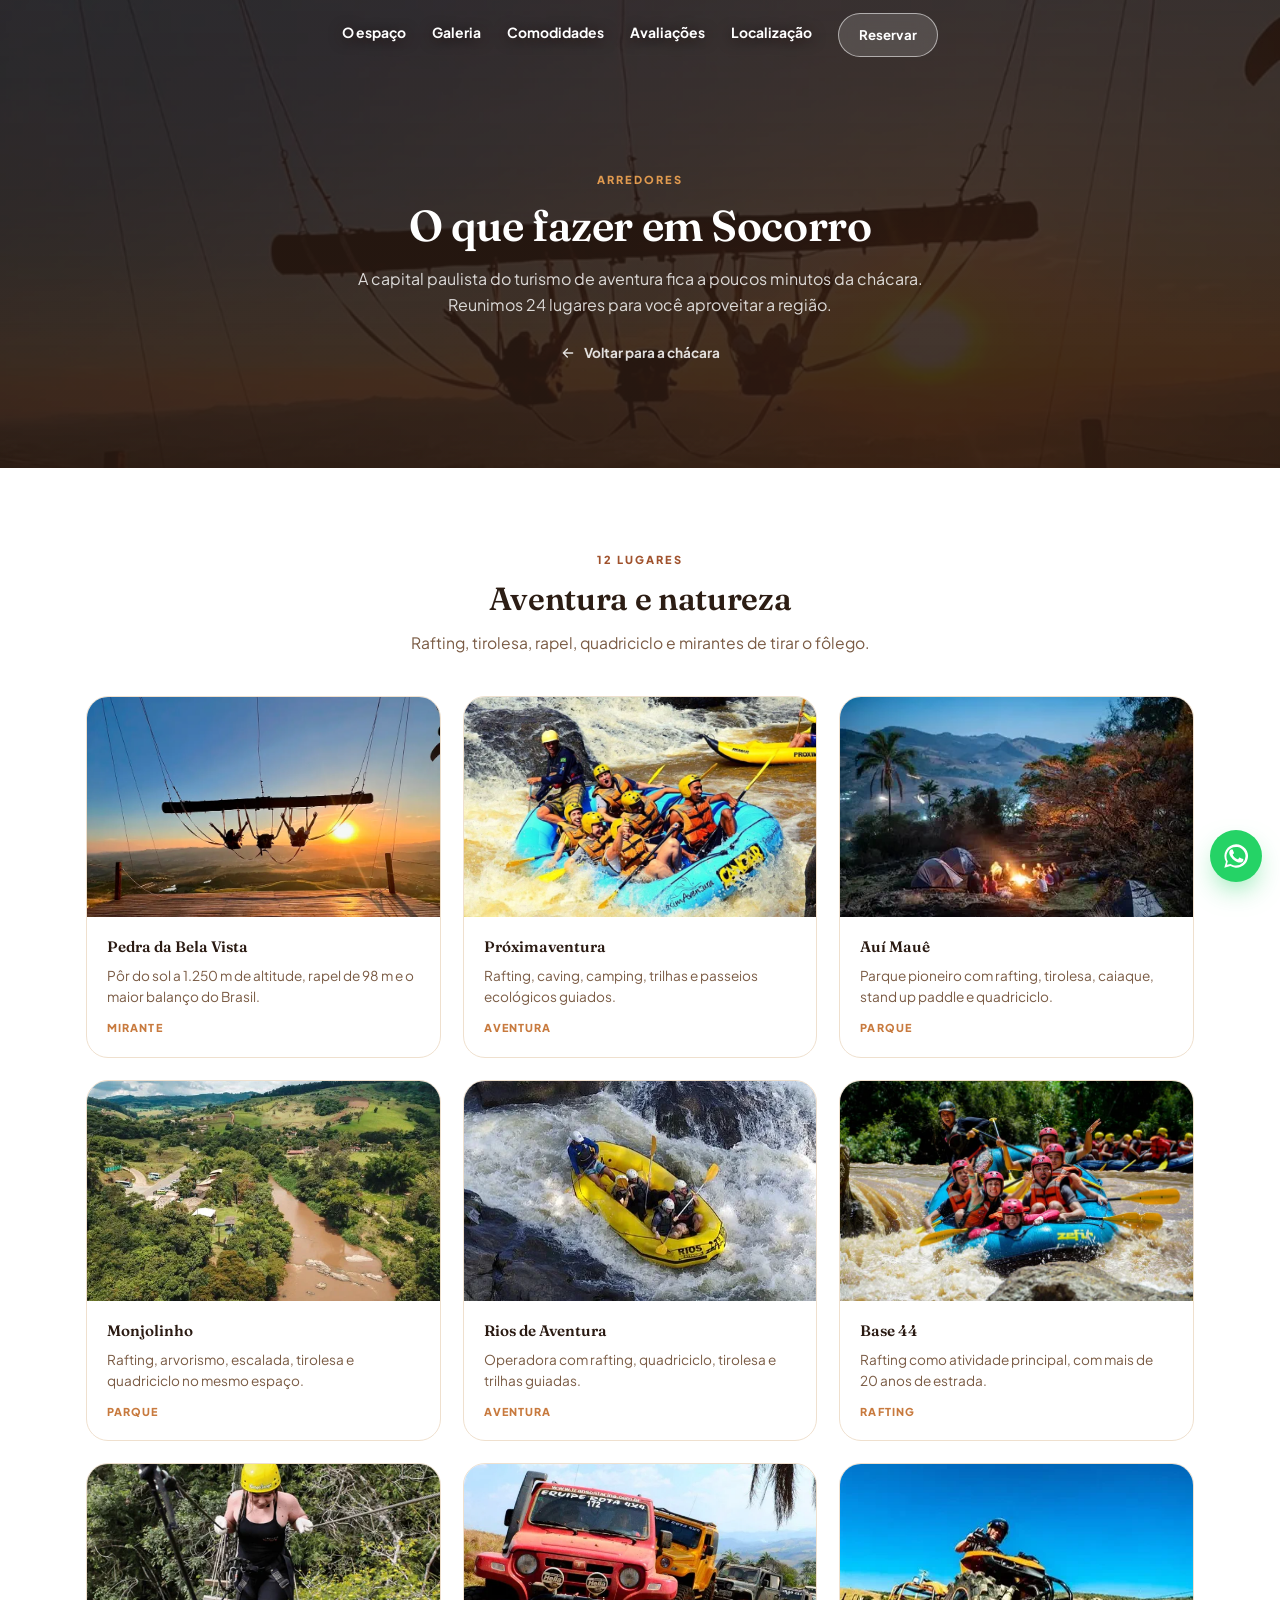
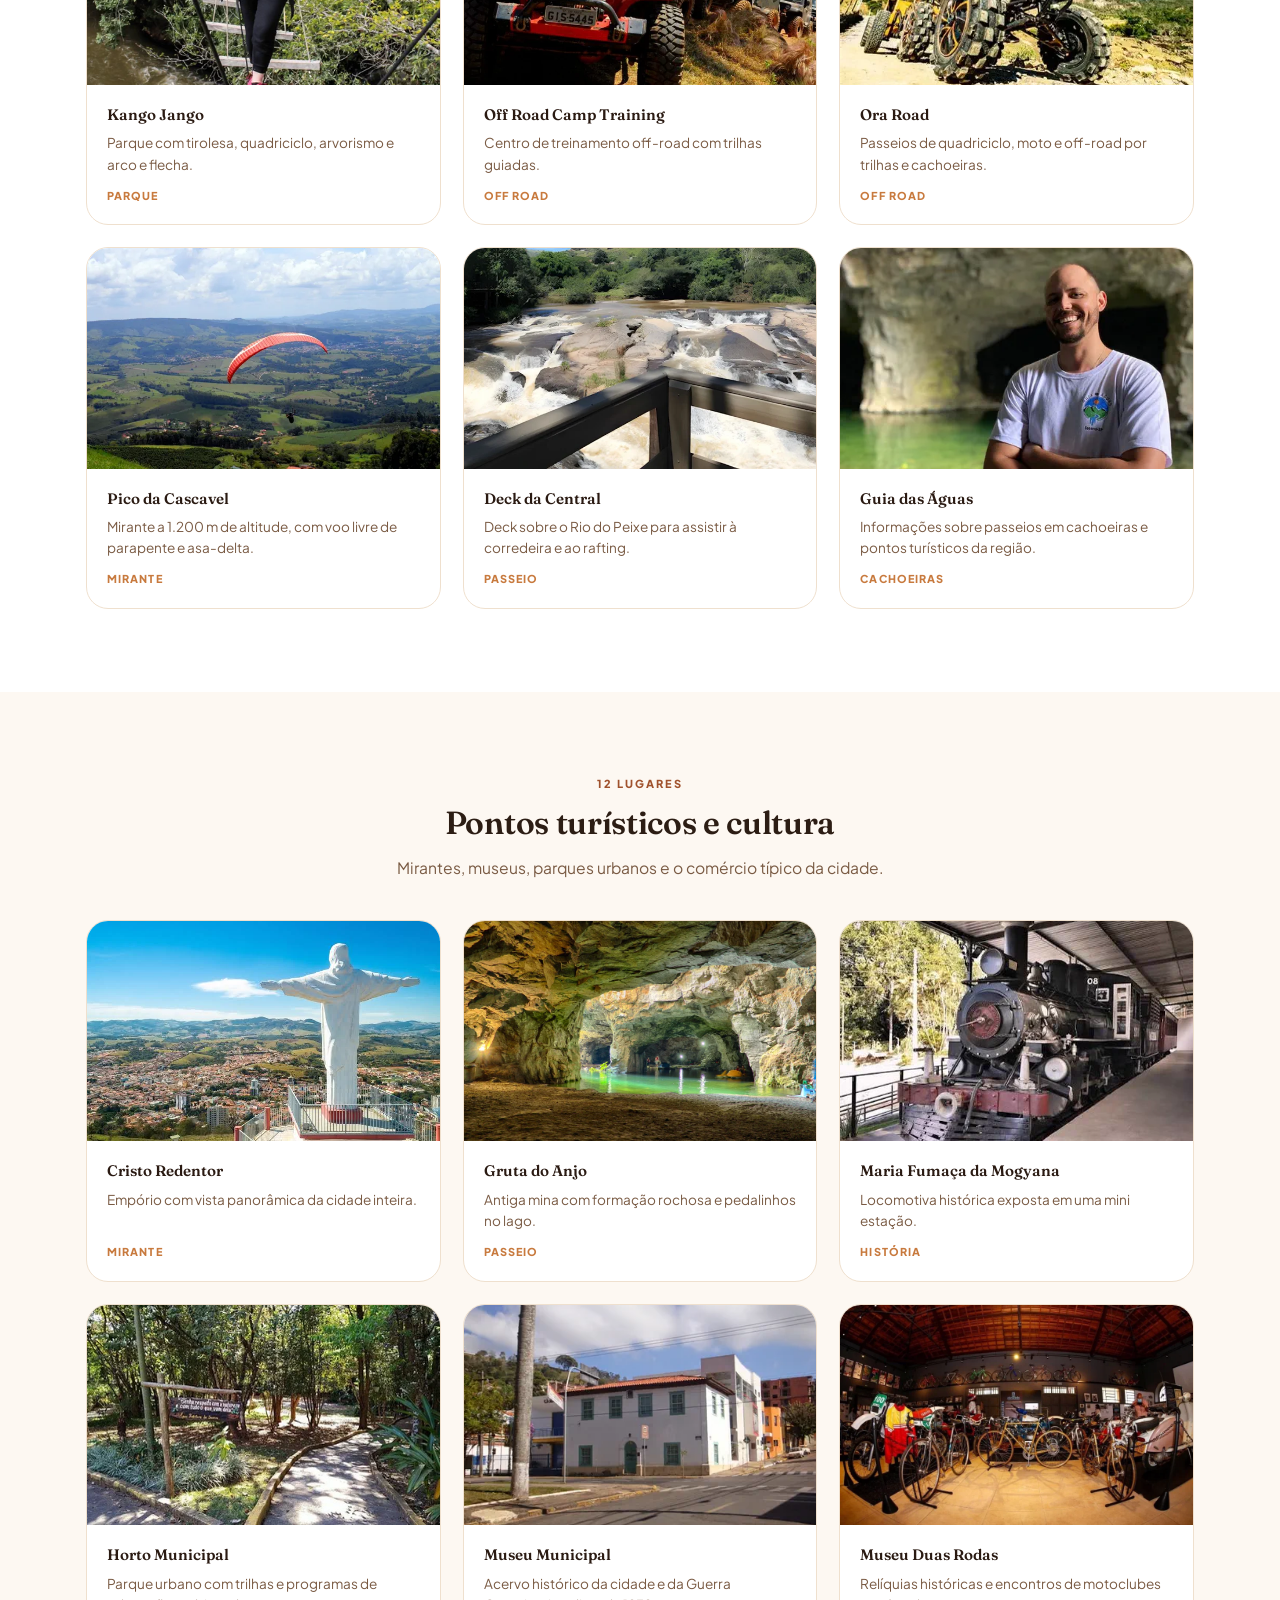
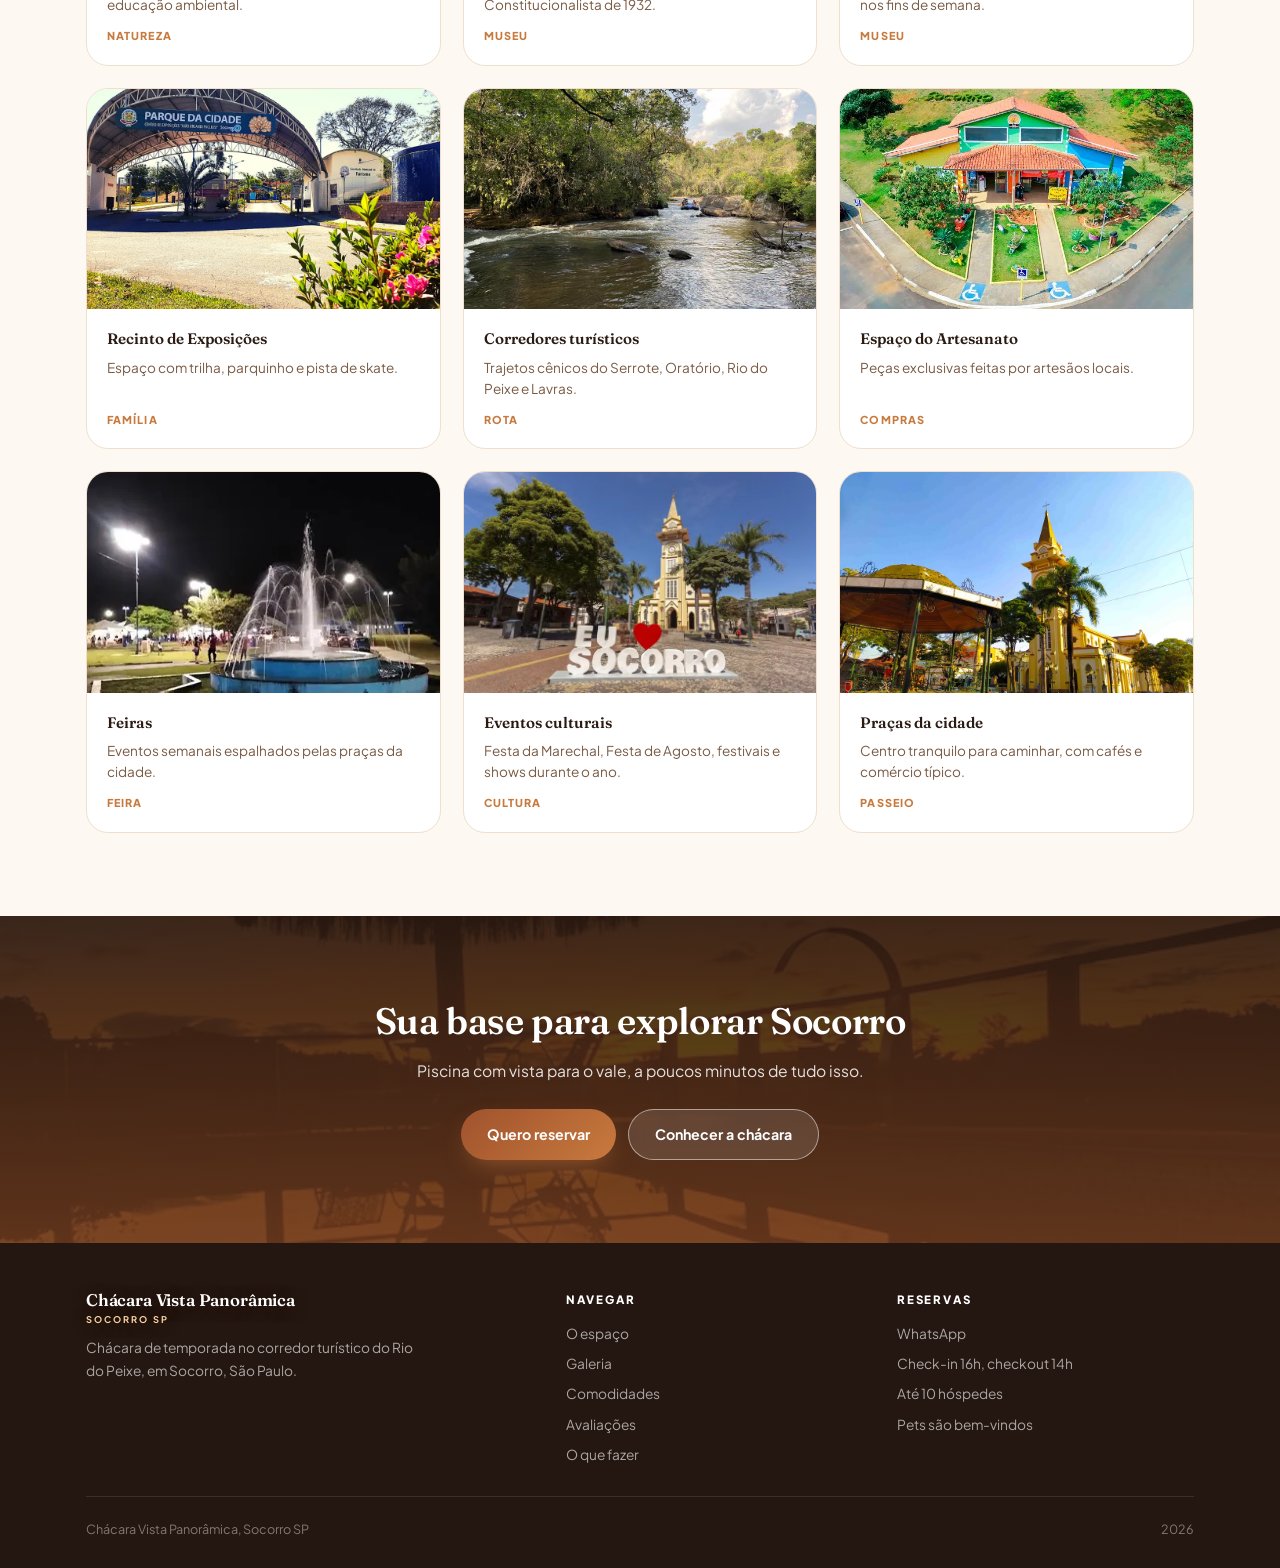
==== o-que-fazer.html @ 190418a5 "Landing page da Chacara Vista Panoramica Site estatico em duas paginas (index e o-que-fazer), CSS e " ====
<!DOCTYPE html>
<html lang="pt-BR">
<head>
<meta charset="UTF-8">
<meta name="viewport" content="width=device-width, initial-scale=1">
<title>O que fazer em Socorro SP | Chácara Vista Panorâmica</title>
<meta name="description" content="Guia com 24 atrações de Socorro SP: parques de aventura, rafting, tirolesa, mirantes, museus e pontos turísticos, a poucos minutos da chácara.">
<meta name="theme-color" content="#6B3A1E">
<link rel="icon" href="data:image/svg+xml,%3Csvg xmlns='http://www.w3.org/2000/svg' viewBox='0 0 24 24' fill='none' stroke='%23C87A3E' stroke-width='2' stroke-linecap='round' stroke-linejoin='round'%3E%3Cpath d='M3 20h18'/%3E%3Cpath d='M5 20V9l7-5 7 5v11'/%3E%3Cpath d='M9 20v-6h6v6'/%3E%3C/svg%3E">

<link rel="preconnect" href="https://fonts.googleapis.com">
<link rel="preconnect" href="https://fonts.gstatic.com" crossorigin>
<link href="https://fonts.googleapis.com/css2?family=Fraunces:opsz,wght@9..144,400;9..144,600&family=Plus+Jakarta+Sans:wght@400;500;600;700;800&display=swap" rel="stylesheet">
<link rel="stylesheet" href="assets/css/style.css">
</head>
<body>

<!-- ============ NAV ============ -->
<header class="nav" id="nav">
  <div class="nav-inner">
    <nav class="nav-links" id="menu">
      <a href="index.html#espaco">O espaço</a>
      <a href="index.html#galeria">Galeria</a>
      <a href="index.html#comodidades">Comodidades</a>
      <a href="index.html#avaliacoes">Avaliações</a>
      <a href="index.html#localizacao">Localização</a>
      <button type="button" class="btn btn-ghost nav-cta" data-modal="reserva">Reservar</button>
    </nav>
    <button class="burger" id="burger" aria-label="Abrir menu" aria-expanded="false"><span></span></button>
  </div>
</header>

<!-- ============ HERO INTERNO ============ -->
<section class="hero-int">
  <div class="hero-bg">
    <img src="assets/socorro/pedra-bela-vista.webp" alt="Vista da Pedra da Bela Vista, em Socorro" fetchpriority="high">
  </div>
  <div class="wrap">
    <span class="eyebrow">Arredores</span>
    <h1>O que fazer em Socorro</h1>
    <p>
      A capital paulista do turismo de aventura fica a poucos minutos da chácara.
      Reunimos 24 lugares para você aproveitar a região.
    </p>
    <a class="voltar" href="index.html">
      <svg viewBox="0 0 24 24"><path d="M19 12H5M11 18l-6-6 6-6"/></svg>
      Voltar para a chácara
    </a>
  </div>
</section>

<!-- ============ AVENTURA ============ -->
<section>
  <div class="wrap">
    <div class="sec-head center rv">
      <span class="eyebrow">12 lugares</span>
      <h2>Aventura e natureza</h2>
      <p class="lead">Rafting, tirolesa, rapel, quadriciclo e mirantes de tirar o fôlego.</p>
    </div>

    <div class="grid-3">
      <article class="at-card rv">
        <div class="ph"><img src="assets/socorro/pedra-bela-vista.webp" alt="Pedra da Bela Vista" loading="lazy"></div>
        <div class="at-body"><b>Pedra da Bela Vista</b><p>Pôr do sol a 1.250 m de altitude, rapel de 98 m e o maior balanço do Brasil.</p><span class="at-tag">Mirante</span></div>
      </article>
      <article class="at-card rv" data-d="1">
        <div class="ph"><img src="assets/socorro/proximaventura.webp" alt="Próximaventura" loading="lazy"></div>
        <div class="at-body"><b>Próximaventura</b><p>Rafting, caving, camping, trilhas e passeios ecológicos guiados.</p><span class="at-tag">Aventura</span></div>
      </article>
      <article class="at-card rv" data-d="2">
        <div class="ph"><img src="assets/socorro/aui-maue.webp" alt="Auí Mauê" loading="lazy"></div>
        <div class="at-body"><b>Auí Mauê</b><p>Parque pioneiro com rafting, tirolesa, caiaque, stand up paddle e quadriciclo.</p><span class="at-tag">Parque</span></div>
      </article>

      <article class="at-card rv">
        <div class="ph"><img src="assets/socorro/monjolinho.webp" alt="Monjolinho" loading="lazy"></div>
        <div class="at-body"><b>Monjolinho</b><p>Rafting, arvorismo, escalada, tirolesa e quadriciclo no mesmo espaço.</p><span class="at-tag">Parque</span></div>
      </article>
      <article class="at-card rv" data-d="1">
        <div class="ph"><img src="assets/socorro/rios-de-aventura.webp" alt="Rios de Aventura" loading="lazy"></div>
        <div class="at-body"><b>Rios de Aventura</b><p>Operadora com rafting, quadriciclo, tirolesa e trilhas guiadas.</p><span class="at-tag">Aventura</span></div>
      </article>
      <article class="at-card rv" data-d="2">
        <div class="ph"><img src="assets/socorro/base-44.webp" alt="Base 44" loading="lazy"></div>
        <div class="at-body"><b>Base 44</b><p>Rafting como atividade principal, com mais de 20 anos de estrada.</p><span class="at-tag">Rafting</span></div>
      </article>

      <article class="at-card rv">
        <div class="ph"><img src="assets/socorro/kango-jango.webp" alt="Kango Jango" loading="lazy"></div>
        <div class="at-body"><b>Kango Jango</b><p>Parque com tirolesa, quadriciclo, arvorismo e arco e flecha.</p><span class="at-tag">Parque</span></div>
      </article>
      <article class="at-card rv" data-d="1">
        <div class="ph"><img src="assets/socorro/off-road.webp" alt="Off Road Camp Training" loading="lazy"></div>
        <div class="at-body"><b>Off Road Camp Training</b><p>Centro de treinamento off-road com trilhas guiadas.</p><span class="at-tag">Off road</span></div>
      </article>
      <article class="at-card rv" data-d="2">
        <div class="ph"><img src="assets/socorro/ora-road.webp" alt="Ora Road" loading="lazy"></div>
        <div class="at-body"><b>Ora Road</b><p>Passeios de quadriciclo, moto e off-road por trilhas e cachoeiras.</p><span class="at-tag">Off road</span></div>
      </article>

      <article class="at-card rv">
        <div class="ph"><img src="assets/socorro/pico-cascavel.webp" alt="Pico da Cascavel" loading="lazy"></div>
        <div class="at-body"><b>Pico da Cascavel</b><p>Mirante a 1.200 m de altitude, com voo livre de parapente e asa-delta.</p><span class="at-tag">Mirante</span></div>
      </article>
      <article class="at-card rv" data-d="1">
        <div class="ph"><img src="assets/socorro/deck-central.webp" alt="Deck da Central" loading="lazy"></div>
        <div class="at-body"><b>Deck da Central</b><p>Deck sobre o Rio do Peixe para assistir à corredeira e ao rafting.</p><span class="at-tag">Passeio</span></div>
      </article>
      <article class="at-card rv" data-d="2">
        <div class="ph"><img src="assets/socorro/guia-aguas.webp" alt="Guia das Águas" loading="lazy"></div>
        <div class="at-body"><b>Guia das Águas</b><p>Informações sobre passeios em cachoeiras e pontos turísticos da região.</p><span class="at-tag">Cachoeiras</span></div>
      </article>
    </div>
  </div>
</section>

<!-- ============ PONTOS TURÍSTICOS ============ -->
<section style="background:var(--papel)">
  <div class="wrap">
    <div class="sec-head center rv">
      <span class="eyebrow">12 lugares</span>
      <h2>Pontos turísticos e cultura</h2>
      <p class="lead">Mirantes, museus, parques urbanos e o comércio típico da cidade.</p>
    </div>

    <div class="grid-3">
      <article class="at-card rv">
        <div class="ph"><img src="assets/socorro/cristo-redentor.webp" alt="Cristo Redentor de Socorro" loading="lazy"></div>
        <div class="at-body"><b>Cristo Redentor</b><p>Empório com vista panorâmica da cidade inteira.</p><span class="at-tag">Mirante</span></div>
      </article>
      <article class="at-card rv" data-d="1">
        <div class="ph"><img src="assets/socorro/gruta-do-anjo.webp" alt="Gruta do Anjo" loading="lazy"></div>
        <div class="at-body"><b>Gruta do Anjo</b><p>Antiga mina com formação rochosa e pedalinhos no lago.</p><span class="at-tag">Passeio</span></div>
      </article>
      <article class="at-card rv" data-d="2">
        <div class="ph"><img src="assets/socorro/maria-fumaca.webp" alt="Maria Fumaça da Mogyana" loading="lazy"></div>
        <div class="at-body"><b>Maria Fumaça da Mogyana</b><p>Locomotiva histórica exposta em uma mini estação.</p><span class="at-tag">História</span></div>
      </article>

      <article class="at-card rv">
        <div class="ph"><img src="assets/socorro/horto.webp" alt="Horto Municipal" loading="lazy"></div>
        <div class="at-body"><b>Horto Municipal</b><p>Parque urbano com trilhas e programas de educação ambiental.</p><span class="at-tag">Natureza</span></div>
      </article>
      <article class="at-card rv" data-d="1">
        <div class="ph"><img src="assets/socorro/museu-municipal.webp" alt="Museu Municipal" loading="lazy"></div>
        <div class="at-body"><b>Museu Municipal</b><p>Acervo histórico da cidade e da Guerra Constitucionalista de 1932.</p><span class="at-tag">Museu</span></div>
      </article>
      <article class="at-card rv" data-d="2">
        <div class="ph"><img src="assets/socorro/museu-duas-rodas.webp" alt="Museu Duas Rodas" loading="lazy"></div>
        <div class="at-body"><b>Museu Duas Rodas</b><p>Relíquias históricas e encontros de motoclubes nos fins de semana.</p><span class="at-tag">Museu</span></div>
      </article>

      <article class="at-card rv">
        <div class="ph"><img src="assets/socorro/parque-da-cidade.webp" alt="Recinto de Exposições" loading="lazy"></div>
        <div class="at-body"><b>Recinto de Exposições</b><p>Espaço com trilha, parquinho e pista de skate.</p><span class="at-tag">Família</span></div>
      </article>
      <article class="at-card rv" data-d="1">
        <div class="ph"><img src="assets/socorro/corredores.webp" alt="Corredores turísticos de Socorro" loading="lazy"></div>
        <div class="at-body"><b>Corredores turísticos</b><p>Trajetos cênicos do Serrote, Oratório, Rio do Peixe e Lavras.</p><span class="at-tag">Rota</span></div>
      </article>
      <article class="at-card rv" data-d="2">
        <div class="ph"><img src="assets/socorro/artesanato.webp" alt="Espaço do Artesanato" loading="lazy"></div>
        <div class="at-body"><b>Espaço do Artesanato</b><p>Peças exclusivas feitas por artesãos locais.</p><span class="at-tag">Compras</span></div>
      </article>

      <article class="at-card rv">
        <div class="ph"><img src="assets/socorro/feiras.webp" alt="Feiras de Socorro" loading="lazy"></div>
        <div class="at-body"><b>Feiras</b><p>Eventos semanais espalhados pelas praças da cidade.</p><span class="at-tag">Feira</span></div>
      </article>
      <article class="at-card rv" data-d="1">
        <div class="ph"><img src="assets/socorro/igreja-matriz.webp" alt="Igreja Matriz de Socorro" loading="lazy"></div>
        <div class="at-body"><b>Eventos culturais</b><p>Festa da Marechal, Festa de Agosto, festivais e shows durante o ano.</p><span class="at-tag">Cultura</span></div>
      </article>
      <article class="at-card rv" data-d="2">
        <div class="ph"><img src="assets/socorro/pracas.webp" alt="Praças de Socorro" loading="lazy"></div>
        <div class="at-body"><b>Praças da cidade</b><p>Centro tranquilo para caminhar, com cafés e comércio típico.</p><span class="at-tag">Passeio</span></div>
      </article>
    </div>
  </div>
</section>

<!-- ============ CTA ============ -->
<section class="cta">
  <div class="cta-bg"><img src="assets/fotos/piscina-10.webp" alt="" aria-hidden="true" loading="lazy"></div>
  <div class="wrap cta-inner">
    <div class="rv">
      <h2>Sua base para explorar Socorro</h2>
      <p>Piscina com vista para o vale, a poucos minutos de tudo isso.</p>
      <div class="cta-btns">
        <button type="button" class="btn btn-primary" data-modal="reserva">Quero reservar</button>
        <a class="btn btn-ghost" href="index.html#galeria">Conhecer a chácara</a>
      </div>
    </div>
  </div>
</section>

<!-- ============ FOOTER ============ -->
<footer>
  <div class="wrap">
    <div class="f-grid">
      <div>
        <a href="index.html" class="logo">
          <span>Chácara Vista Panorâmica<small>Socorro SP</small></span>
        </a>
        <p style="max-width:34ch">
          Chácara de temporada no corredor turístico do Rio do Peixe, em Socorro, São Paulo.
        </p>
      </div>
      <div>
        <h4>Navegar</h4>
        <ul>
          <li><a href="index.html#espaco">O espaço</a></li>
          <li><a href="index.html#galeria">Galeria</a></li>
          <li><a href="index.html#comodidades">Comodidades</a></li>
          <li><a href="index.html#avaliacoes">Avaliações</a></li>
          <li><a href="o-que-fazer.html">O que fazer</a></li>
        </ul>
      </div>
      <div>
        <h4>Reservas</h4>
        <ul>
          <li><a href="https://wa.me/5519994013782" target="_blank" rel="noopener">WhatsApp</a></li>
          <li>Check-in 16h, checkout 14h</li>
          <li>Até 10 hóspedes</li>
          <li>Pets são bem-vindos</li>
        </ul>
      </div>
    </div>
    <div class="f-bottom">
      <span>Chácara Vista Panorâmica, Socorro SP</span>
      <span id="ano"></span>
    </div>
  </div>
</footer>

<a class="float-wa" href="https://wa.me/5519994013782?text=Ol%C3%A1%20Bruna!%20Vi%20o%20site%20da%20ch%C3%A1cara%20e%20queria%20saber%20sobre%20disponibilidade." target="_blank" rel="noopener" aria-label="Falar no WhatsApp">
  <svg viewBox="0 0 24 24"><path d="M17.5 14.4c-.3-.2-1.8-.9-2-1-.3-.1-.5-.2-.7.1s-.8 1-.9 1.2c-.2.2-.3.2-.6.1-.3-.2-1.3-.5-2.4-1.5-.9-.8-1.5-1.8-1.6-2.1-.2-.3 0-.4.1-.6l.5-.5c.1-.2.2-.3.3-.5 0-.2 0-.4 0-.5 0-.2-.7-1.6-.9-2.2-.2-.6-.5-.5-.7-.5h-.6c-.2 0-.5.1-.8.4s-1 1-1 2.5 1.1 2.9 1.2 3.1c.2.2 2.1 3.2 5.1 4.5.7.3 1.3.5 1.7.6.7.2 1.4.2 1.9.1.6-.1 1.8-.7 2-1.4.3-.7.3-1.3.2-1.4-.1-.2-.3-.2-.6-.4zM12 2a10 10 0 00-8.6 15L2 22l5.2-1.4A10 10 0 1012 2zm0 18.2c-1.6 0-3.1-.4-4.4-1.2l-.3-.2-3.1.8.8-3-.2-.3A8.2 8.2 0 1120.2 12 8.2 8.2 0 0112 20.2z"/></svg>
</a>

<!-- ============ POP-UP DE RESERVA ============ -->
<div class="modal" id="modalReserva" role="dialog" aria-modal="true" aria-labelledby="tituloReserva">
  <div class="modal-box">
    <div class="modal-head">
      <div>
        <h3 id="tituloReserva">Vamos reservar?</h3>
        <p>Preencha e abrimos o WhatsApp com tudo pronto.</p>
      </div>
      <button type="button" class="modal-x" data-fechar aria-label="Fechar"><svg viewBox="0 0 24 24"><path d="M6 6l12 12M18 6L6 18"/></svg></button>
    </div>

    <form id="formReserva" novalidate>
      <div class="duo">
        <div class="campo"><label for="rIn">Check-in</label><input type="date" id="rIn" name="checkin"></div>
        <div class="campo"><label for="rOut">Check-out</label><input type="date" id="rOut" name="checkout"></div>
      </div>

      <div class="campo">
        <label>Quantos hóspedes?</label>
        <div class="opcoes">
          <input type="radio" name="hospedes" id="h1" value="1"><label for="h1">1</label>
          <input type="radio" name="hospedes" id="h2" value="2" checked><label for="h2">2</label>
          <input type="radio" name="hospedes" id="h3" value="3"><label for="h3">3</label>
          <input type="radio" name="hospedes" id="h4" value="4"><label for="h4">4</label>
          <input type="radio" name="hospedes" id="h5" value="5 a 6"><label for="h5">5 a 6</label>
          <input type="radio" name="hospedes" id="h6" value="7 a 10"><label for="h6">7 a 10</label>
          <input type="radio" name="hospedes" id="h7" value="mais de 10"><label for="h7">10+</label>
        </div>
      </div>

      <div class="campo">
        <label>O que você procura? (opcional)</label>
        <div class="opcoes">
          <input type="radio" name="perfil" id="p0" value="" checked><label for="p0">Não informar</label>
          <input type="radio" name="perfil" id="p1" value="Casa inteira"><label for="p1">Casa inteira</label>
          <input type="radio" name="perfil" id="p2" value="Família"><label for="p2">Família</label>
          <input type="radio" name="perfil" id="p3" value="A dois"><label for="p3">A dois</label>
          <input type="radio" name="perfil" id="p4" value="Amigos"><label for="p4">Amigos</label>
          <input type="radio" name="perfil" id="p5" value="Evento"><label for="p5">Evento</label>
        </div>
      </div>

      <div class="campo"><label for="rNome">Seu nome</label><input type="text" id="rNome" name="nome" placeholder="Como podemos te chamar?" autocomplete="name"></div>
      <div class="campo"><label for="rObs">Observação (opcional)</label><textarea id="rObs" name="obs" placeholder="Ex.: chegada após as 22h, precisa de berço"></textarea></div>

      <div class="previa">
        <h4>Prévia da mensagem</h4>
        <pre id="previaTexto"></pre>
      </div>

      <div class="modal-acoes">
        <button type="button" class="btn-voltar" data-fechar>Voltar</button>
        <button type="submit" class="btn btn-wa">
          Enviar no WhatsApp
          <svg viewBox="0 0 24 24" fill="currentColor"><path d="M17.5 14.4c-.3-.2-1.8-.9-2-1-.3-.1-.5-.2-.7.1s-.8 1-.9 1.2c-.2.2-.3.2-.6.1-.3-.2-1.3-.5-2.4-1.5-.9-.8-1.5-1.8-1.6-2.1-.2-.3 0-.4.1-.6l.5-.5c.1-.2.2-.3.3-.5 0-.2 0-.4 0-.5 0-.2-.7-1.6-.9-2.2-.2-.6-.5-.5-.7-.5h-.6c-.2 0-.5.1-.8.4s-1 1-1 2.5 1.1 2.9 1.2 3.1c.2.2 2.1 3.2 5.1 4.5.7.3 1.3.5 1.7.6.7.2 1.4.2 1.9.1.6-.1 1.8-.7 2-1.4.3-.7.3-1.3.2-1.4-.1-.2-.3-.2-.6-.4zM12 2a10 10 0 00-8.6 15L2 22l5.2-1.4A10 10 0 1012 2z"/></svg>
        </button>
      </div>

      <p class="modal-pe">Bairro do Rio do Peixe, Socorro SP</p>
    </form>
  </div>
</div>

<script src="assets/js/site.js"></script>
</body>
</html>
---- assets/css/style.css ----
/* ===================================================================
   CHACARA VISTA PANORAMICA  |  Socorro / SP
   Folha de estilo unica, usada por index.html e o-que-fazer.html
   =================================================================== */

:root{
  /* Paleta tirada da foto do por do sol da chacara */
  --sol-900:#2A1A12;
  --sol-800:#412414;
  --sol-700:#6B3A1E;
  --sol-600:#A0522D;
  --sol-500:#C87A3E;
  --sol-400:#E09A4F;
  --sol-300:#F5B45F;
  --sol-200:#F8D3A3;
  --sol-100:#FBEBD6;
  --sol-50:#FDF6EE;
  --agua:#3E8E96;

  --branco:#FFFFFF;
  --papel:#FDF8F2;
  --texto:#2C1D14;
  --texto-suave:#7A5B44;
  --borda:#EFE0CE;
  --dourado:#F5A623;

  --sombra-sm:0 2px 10px rgba(107,58,30,.08);
  --sombra:0 14px 40px -14px rgba(107,58,30,.24);

  --raio:16px;
  --raio-lg:22px;
  --max:1160px;
  --nav-h:70px;
  --gap:22px;
}

*{margin:0;padding:0;box-sizing:border-box}
html{scroll-behavior:smooth;scroll-padding-top:84px;-webkit-text-size-adjust:100%}
body{
  font-family:'Plus Jakarta Sans',-apple-system,BlinkMacSystemFont,'Segoe UI',sans-serif;
  color:var(--texto);background:var(--branco);
  line-height:1.62;overflow-x:hidden;font-size:15.5px;
}
img{display:block;max-width:100%}
a{color:inherit;text-decoration:none}
button{font:inherit;cursor:pointer;border:none;background:none;color:inherit}
::selection{background:var(--sol-500);color:#fff}

.wrap{width:100%;max-width:var(--max);margin-inline:auto;padding-inline:26px}

h1,h2,h3{font-family:'Fraunces',Georgia,serif;font-weight:600;line-height:1.2;letter-spacing:-.01em}
h2{font-size:clamp(1.5rem,2.7vw,2rem)}
h3{font-size:1.05rem;line-height:1.35}

.eyebrow{
  display:block;font-size:.69rem;font-weight:800;letter-spacing:.18em;text-transform:uppercase;
  color:var(--sol-600);margin-bottom:11px;font-family:'Plus Jakarta Sans',sans-serif;
}
.lead{color:var(--texto-suave);font-size:.98rem;max-width:56ch}

section{padding:clamp(56px,6.5vw,88px) 0;position:relative}
.sec-head{max-width:600px;margin-bottom:40px}
.sec-head.center{margin-inline:auto;text-align:center}
.sec-head.center .lead{margin-inline:auto}
.sec-head p{margin-top:12px}

/* ---------- Botoes ---------- */
.btn{
  display:inline-flex;align-items:center;justify-content:center;gap:9px;
  padding:13px 26px;border-radius:100px;font-weight:700;font-size:.89rem;white-space:nowrap;
  transition:transform .25s cubic-bezier(.34,1.4,.5,1),box-shadow .25s,background .25s,color .25s,border-color .25s;
}
.btn svg{width:17px;height:17px;flex-shrink:0}
.btn-primary{background:linear-gradient(135deg,var(--sol-600),var(--sol-500));color:#fff;box-shadow:0 10px 26px -10px rgba(200,122,62,.65)}
.btn-primary:hover{transform:translateY(-3px);box-shadow:0 18px 34px -12px rgba(200,122,62,.75)}

/* Brilho lento atravessando os CTAs */
.btn-primary,.btn-wa{position:relative;overflow:hidden}
.btn-primary::after,.btn-wa::after{
  content:"";position:absolute;top:-20%;left:-70%;width:42%;height:140%;
  background:linear-gradient(100deg,transparent,rgba(255,255,255,.5),transparent);
  transform:skewX(-22deg);pointer-events:none;
  animation:brilho 5.5s cubic-bezier(.4,0,.2,1) infinite;
}
.btn-wa::after{animation-delay:1.2s}
@keyframes brilho{
  0%{left:-70%}
  38%{left:135%}
  100%{left:135%}
}
.btn-ghost{background:rgba(255,255,255,.12);color:#fff;border:1.5px solid rgba(255,255,255,.5);backdrop-filter:blur(8px)}
.btn-ghost:hover{background:#fff;color:var(--sol-700);transform:translateY(-3px);border-color:#fff}
.btn-outline{background:#fff;color:var(--sol-700);border:1.5px solid var(--borda);box-shadow:var(--sombra-sm)}
.btn-outline:hover{border-color:var(--sol-400);transform:translateY(-3px);box-shadow:var(--sombra)}

/* ---------- Navegacao ---------- */
.nav{position:fixed;inset:0 0 auto 0;z-index:90;height:var(--nav-h);display:flex;align-items:center;transition:background .35s,box-shadow .35s}
.nav-inner{width:100%;max-width:var(--max);margin-inline:auto;padding-inline:26px;display:flex;align-items:center;justify-content:center;gap:26px}
/* Transparente sobre o hero, com texto branco e sombra para leitura */
.nav{background:transparent;box-shadow:none}
.logo{
  display:flex;align-items:center;font-family:'Fraunces',serif;font-weight:600;font-size:1.05rem;
  color:#fff;transition:color .35s;line-height:1.15;letter-spacing:-.01em;
  text-shadow:0 2px 14px rgba(42,26,18,.85);
}
.logo small{display:block;font-family:'Plus Jakarta Sans',sans-serif;font-size:.58rem;font-weight:700;letter-spacing:.22em;text-transform:uppercase;color:var(--sol-200);margin-top:3px}
.nav-links{display:flex;gap:26px;align-items:center;justify-content:center}
.nav-links a:not(.btn){
  font-size:.87rem;font-weight:700;color:#fff;transition:color .25s;
  position:relative;padding-bottom:3px;
  text-shadow:0 2px 14px rgba(42,26,18,.9);
}
.nav-links a:not(.btn)::after{
  content:"";position:absolute;left:0;bottom:0;height:2px;width:0;border-radius:2px;
  background:linear-gradient(90deg,var(--sol-400),var(--sol-200));transition:width .3s;
}
.nav-links a:not(.btn):hover{color:var(--sol-200)}
.nav-links a:not(.btn):hover::after{width:100%}
.nav-cta{padding:10px 20px;font-size:.83rem;text-shadow:none}
.nav .btn-ghost{
  background:rgba(255,255,255,.14);border-color:rgba(255,255,255,.55);color:#fff;
  backdrop-filter:blur(10px);box-shadow:none;
}
.nav .btn-ghost:hover{background:#fff;color:var(--sol-700);border-color:#fff}

/* Ao rolar: vidro claro com texto azul */
.nav.solid{
  background:rgba(255,255,255,.94);
  backdrop-filter:blur(18px) saturate(180%);
  box-shadow:0 1px 0 var(--borda),0 8px 26px -18px rgba(42,26,18,.4);
}
.nav.solid .logo{color:var(--sol-900);text-shadow:none}
.nav.solid .logo small{color:var(--sol-600)}
.nav.solid .nav-links a:not(.btn){color:var(--sol-800);text-shadow:none}
.nav.solid .nav-links a:not(.btn)::after{background:linear-gradient(90deg,var(--sol-600),var(--sol-400))}
.nav.solid .nav-links a:not(.btn):hover{color:var(--sol-600)}
.nav.solid .btn-ghost{
  background:linear-gradient(135deg,var(--sol-600),var(--sol-500));
  border-color:transparent;color:#fff;box-shadow:0 10px 22px -10px rgba(200,122,62,.6);
}

.burger{display:none;width:42px;height:42px;border-radius:11px;place-items:center}
.burger span{display:block;width:22px;height:2.5px;background:#fff;border-radius:2px;position:relative;transition:background .3s;box-shadow:0 1px 8px rgba(42,26,18,.7)}
.burger span::before,.burger span::after{content:"";position:absolute;left:0;width:22px;height:2.5px;background:inherit;border-radius:2px;transition:transform .3s;box-shadow:inherit}
.burger span::before{top:-6.5px}.burger span::after{top:6.5px}
.nav.solid .burger span,.nav.solid .burger span::before,.nav.solid .burger span::after{background:var(--sol-800);box-shadow:none}
.nav.open .burger span{background:transparent!important}
.nav.open .burger span::before{transform:translateY(6px) rotate(45deg);background:var(--sol-900)}
.nav.open .burger span::after{transform:translateY(-6px) rotate(-45deg);background:var(--sol-900)}

/* ---------- HERO ---------- */
.hero{position:relative;min-height:100svh;display:flex;align-items:center;padding:calc(var(--nav-h) + 40px) 0 60px;overflow:hidden;background:var(--sol-900)}
.hero-bg{position:absolute;inset:0}
.hero-bg img{width:100%;height:100%;object-fit:cover;object-position:center 45%;animation:zoomSlow 20s ease-out forwards}
@keyframes zoomSlow{from{transform:scale(1.08)}to{transform:scale(1)}}
/* Degrade azul apenas do lado esquerdo: a foto fica limpa a direita */
.hero-bg::after{
  content:"";position:absolute;inset:0;
  background:linear-gradient(90deg,
    rgba(42,26,18,.94) 0%,
    rgba(65,36,20,.86) 22%,
    rgba(107,58,30,.5) 44%,
    rgba(107,58,30,.16) 62%,
    transparent 80%);
}
.hero-inner{position:relative;z-index:2;width:100%;max-width:var(--max);margin-inline:auto;padding:0 26px}
.hero-content{max-width:560px;text-align:left;display:flex;flex-direction:column;align-items:flex-start}
.hero-selo{
  display:inline-flex;align-items:center;gap:8px;margin-bottom:22px;
  padding:8px 18px;border-radius:100px;
  background:rgba(255,255,255,.13);border:1px solid rgba(255,255,255,.3);backdrop-filter:blur(10px);
  color:#fff;font-size:.72rem;font-weight:700;letter-spacing:.14em;text-transform:uppercase;
}
.hero-selo svg{width:13px;height:13px;stroke:var(--sol-300);fill:none;stroke-width:2;stroke-linecap:round;stroke-linejoin:round}
.hero h1{font-size:clamp(2rem,4.6vw,3.2rem);color:#fff;letter-spacing:-.02em;text-shadow:0 6px 34px rgba(42,26,18,.5)}
.hero h1 span{display:block;color:var(--sol-200)}
.hero p.sub{color:rgba(255,255,255,.9);font-size:clamp(.96rem,1.4vw,1.06rem);margin:18px 0 30px;max-width:44ch;text-shadow:0 2px 18px rgba(42,26,18,.6)}
.hero-ctas{display:flex;flex-wrap:wrap;gap:12px}

/* Faixa de beneficios logo abaixo do hero */
.faixa-benef{
  background:linear-gradient(135deg,var(--sol-800),var(--sol-600) 55%,var(--sol-500));
  overflow:hidden;padding:0;
}
.benef-linha{display:flex;overflow:hidden;padding:15px 0}
.benef-track{display:flex;flex-shrink:0;animation:corre 40s linear infinite}
.benef-track span{
  display:inline-flex;align-items:center;white-space:nowrap;
  font-size:.85rem;font-weight:700;color:#fff;letter-spacing:.04em;
}
.benef-track span::after{content:"";width:5px;height:5px;border-radius:50%;background:rgba(255,255,255,.55);margin:0 22px;flex-shrink:0}

/* Hero interno (paginas secundarias) */
.hero-int{position:relative;min-height:52vh;display:flex;align-items:center;background:var(--sol-900);padding:calc(var(--nav-h) + 56px) 0 56px;overflow:hidden}
.hero-int .hero-bg::after{background:linear-gradient(180deg,rgba(42,26,18,.82),rgba(42,26,18,.9))}
.hero-int .wrap{position:relative;z-index:2;text-align:center}
.hero-int h1{font-size:clamp(1.9rem,3.8vw,2.7rem);color:#fff;margin-bottom:14px}
.hero-int p{color:rgba(255,255,255,.82);max-width:52ch;margin-inline:auto;font-size:1rem}
.hero-int .eyebrow{color:var(--sol-400)}
.voltar{display:inline-flex;align-items:center;gap:8px;margin-top:24px;font-size:.85rem;font-weight:700;color:#fff;opacity:.85;transition:opacity .25s,gap .25s}
.voltar:hover{opacity:1;gap:12px}
.voltar svg{width:16px;height:16px;stroke:currentColor;fill:none;stroke-width:2;stroke-linecap:round;stroke-linejoin:round}

/* ---------- Sobre (colunas de altura identica) ---------- */
.sobre{background:var(--branco)}
.sobre-grid{display:grid;grid-template-columns:1fr 1fr;gap:clamp(32px,4.5vw,58px);align-items:stretch}
.sobre-txt{display:flex;flex-direction:column;justify-content:center}
.sobre-txt p{margin-top:14px;color:var(--texto-suave);font-size:.98rem;max-width:52ch}
.sobre-chips{display:grid;grid-template-columns:repeat(4,1fr);gap:10px;margin-top:26px}
.sobre-chips div{background:var(--sol-50);border:1px solid var(--borda);border-radius:14px;padding:14px 10px;text-align:center}
.sobre-chips b{display:block;font-family:'Fraunces',serif;font-size:1.2rem;color:var(--sol-700);line-height:1}
.sobre-chips small{display:block;margin-top:5px;font-size:.66rem;color:var(--texto-suave);font-weight:700;letter-spacing:.06em;text-transform:uppercase}
.sobre-art{position:relative;border-radius:var(--raio-lg);overflow:hidden;box-shadow:var(--sombra);min-height:400px}
.sobre-art img{position:absolute;inset:0;width:100%;height:100%;object-fit:cover}

/* ---------- Cards genericos ---------- */
.grid-3{display:grid;grid-template-columns:repeat(3,1fr);gap:var(--gap);grid-auto-rows:1fr}
.grid-2{display:grid;grid-template-columns:repeat(2,1fr);gap:var(--gap);grid-auto-rows:1fr}

.perks{background:linear-gradient(180deg,var(--sol-50),#fff)}
.perk{background:#fff;border:1px solid var(--borda);border-radius:var(--raio-lg);padding:26px 24px;display:flex;flex-direction:column;transition:transform .4s cubic-bezier(.22,1,.36,1),box-shadow .4s,border-color .4s}
.perk:hover{transform:translateY(-6px);box-shadow:var(--sombra);border-color:var(--sol-200)}
.perk-ico{width:44px;height:44px;border-radius:12px;display:grid;place-items:center;margin-bottom:15px;background:linear-gradient(140deg,var(--sol-100),var(--sol-200))}
.perk-ico svg{width:22px;height:22px;stroke:var(--sol-700);fill:none;stroke-width:1.7;stroke-linecap:round;stroke-linejoin:round}
.perk h3{margin-bottom:7px;color:var(--sol-900)}
.perk p{font-size:.89rem;color:var(--texto-suave)}

/* ---------- Galeria ---------- */
.galeria{background:var(--sol-900);color:#fff}
.galeria .eyebrow{color:var(--sol-400)}
.galeria h2{color:#fff}
.galeria .lead{color:rgba(255,255,255,.72)}
/* Blocos de categoria: as duas colunas comecam e terminam na mesma linha */
.gal-bloco{
  display:grid;grid-template-columns:1fr 1fr;gap:clamp(30px,4.5vw,56px);
  align-items:stretch;min-height:min(560px,68vh);
}
.gal-bloco + .gal-bloco{margin-top:clamp(46px,6vw,76px)}
.gal-bloco.invertido .gal-txt{order:2}
.gal-txt{display:flex;flex-direction:column}
.gal-num{
  display:inline-flex;align-items:center;justify-content:center;
  width:42px;height:42px;border-radius:12px;margin-bottom:16px;flex-shrink:0;align-self:flex-start;
  background:rgba(245,180,95,.16);border:1px solid rgba(245,180,95,.4);
  font-family:'Fraunces',serif;font-size:1.05rem;color:var(--sol-200);
}
.gal-txt h3{font-size:clamp(1.3rem,2.3vw,1.7rem);color:#fff;margin-bottom:14px}
.gal-txt p{color:rgba(255,255,255,.76);font-size:.96rem;max-width:46ch}
.gal-txt p + p{margin-top:12px}
.gal-itens{display:flex;flex-wrap:wrap;gap:8px;margin-top:22px}
.gal-itens span{padding:7px 14px;border-radius:100px;font-size:.78rem;font-weight:600;color:#fff;background:rgba(255,255,255,.1);border:1px solid rgba(255,255,255,.22)}

/* A imagem ocupa exatamente a altura da coluna de texto */
.car-viewport{
  position:relative;overflow:hidden;border-radius:var(--raio-lg);
  box-shadow:0 24px 60px -24px rgba(0,0,0,.6);background:var(--sol-800);
  height:100%;
}
.car-trilho{display:flex;height:100%;transition:transform .6s cubic-bezier(.22,1,.36,1)}
.car-slide{position:relative;min-width:100%;height:100%;cursor:zoom-in}
.car-slide img{width:100%;height:100%;object-fit:cover;display:block}

/* Controles fora da imagem, no rodape da coluna de texto */
.car-pe{display:flex;align-items:center;gap:16px;margin-top:auto;padding-top:26px}
.car-nav{display:flex;align-items:center;gap:6px}
.car-btn{
  width:24px;height:24px;display:grid;place-items:center;
  background:none;border:none;box-shadow:none;padding:0;
  transition:transform .25s,opacity .25s;
}
.car-btn svg{width:15px;height:15px;fill:none;stroke:currentColor;stroke-width:1.9;stroke-linecap:round;stroke-linejoin:round}
.car-prev:hover:not([disabled]){transform:translateX(-3px)}
.car-next:hover:not([disabled]){transform:translateX(3px)}
.car-btn[disabled]{opacity:.25;cursor:default;transform:none}

.car-pontos{display:flex;gap:6px}
.car-pontos button{width:7px;height:7px;border-radius:50%;transition:background .3s,width .3s}
.car-contador{font-size:.79rem;font-weight:600;margin-left:auto}

/* Cores por contexto */
.galeria .car-btn{color:#fff}
.galeria .car-pontos button{background:rgba(255,255,255,.3)}
.galeria .car-pontos button.ativo{background:#fff;width:22px;border-radius:100px}
.galeria .car-contador{color:rgba(255,255,255,.6)}
.quartos .car-btn{color:var(--sol-700)}
.quartos .car-pontos button{background:var(--sol-200)}
.quartos .car-pontos button.ativo{background:var(--sol-600);width:22px;border-radius:100px}
.quartos .car-contador{color:var(--texto-suave)}

/* ---------- Lightbox ---------- */
.lb{position:fixed;inset:0;z-index:200;display:none;background:rgba(26,15,10,.96);backdrop-filter:blur(10px);align-items:center;justify-content:center;padding:26px}
.lb.on{display:flex;animation:fade .3s ease}
@keyframes fade{from{opacity:0}to{opacity:1}}
.lb img{max-width:min(1050px,92vw);max-height:82vh;border-radius:14px;box-shadow:0 40px 90px rgba(0,0,0,.6);object-fit:contain}
.lb-btn{position:absolute;width:46px;height:46px;border-radius:50%;background:rgba(255,255,255,.12);border:1px solid rgba(255,255,255,.25);display:grid;place-items:center;transition:background .25s,transform .25s}
.lb-btn:hover{background:var(--sol-600);transform:scale(1.08)}
.lb-btn svg{width:20px;height:20px;stroke:#fff;fill:none;stroke-width:2;stroke-linecap:round;stroke-linejoin:round}
.lb-prev{left:22px;top:50%;margin-top:-23px}
.lb-next{right:22px;top:50%;margin-top:-23px}
.lb-close{right:22px;top:22px}
.lb-cap{position:absolute;bottom:22px;left:0;right:0;text-align:center;color:rgba(255,255,255,.8);font-size:.84rem;font-weight:600}

/* ---------- Comodidades em faixa ---------- */
.amen{background:#fff;overflow:hidden}
.faixa{position:relative;padding:4px 0}
.faixa::before,.faixa::after{content:"";position:absolute;top:0;bottom:0;width:110px;z-index:3;pointer-events:none}
.faixa::before{left:0;background:linear-gradient(90deg,#fff,transparent)}
.faixa::after{right:0;background:linear-gradient(270deg,#fff,transparent)}
.faixa-linha{display:flex;overflow:hidden;padding:8px 0}
.faixa-track{display:flex;gap:13px;flex-shrink:0;padding-right:13px;animation:corre 46s linear infinite}
.faixa-linha.inversa .faixa-track{animation-direction:reverse;animation-duration:52s}
@keyframes corre{from{transform:translateX(0)}to{transform:translateX(-100%)}}
.pill{display:inline-flex;align-items:center;gap:10px;padding:13px 21px;border:1px solid var(--borda);border-radius:100px;background:var(--sol-50);white-space:nowrap;transition:background .3s,border-color .3s}
.pill:hover{background:#fff;border-color:var(--sol-400)}
.pill svg{width:19px;height:19px;stroke:var(--sol-600);fill:none;stroke-width:1.7;stroke-linecap:round;stroke-linejoin:round;flex-shrink:0}
.pill span{font-size:.88rem;font-weight:600;color:var(--sol-900)}

.pomar{margin-top:44px;border-radius:var(--raio-lg);padding:34px clamp(22px,4vw,40px);background:linear-gradient(135deg,var(--sol-700),var(--sol-600) 55%,var(--sol-500));color:#fff;position:relative;overflow:hidden;text-align:center}
.pomar::before{content:"";position:absolute;right:-80px;top:-80px;width:240px;height:240px;border-radius:50%;background:radial-gradient(circle,rgba(255,255,255,.16),transparent 70%)}
.pomar h3{font-size:clamp(1.2rem,2.2vw,1.55rem);margin-bottom:8px;position:relative}
.pomar p{color:rgba(255,255,255,.86);max-width:52ch;margin-inline:auto;position:relative;font-size:.93rem}
.frutas{display:flex;flex-wrap:wrap;gap:8px;margin-top:20px;position:relative;justify-content:center}
.frutas span{padding:7px 14px;border-radius:100px;font-size:.8rem;font-weight:600;background:rgba(255,255,255,.14);border:1px solid rgba(255,255,255,.24)}

/* Faixa do pomar: palavras separadas por bolinha */
.pomar-faixa{
  position:relative;margin-top:24px;overflow:hidden;
  padding:14px 0;border-top:1px solid rgba(255,255,255,.2);border-bottom:1px solid rgba(255,255,255,.2);
  -webkit-mask-image:linear-gradient(90deg,transparent,#000 10%,#000 90%,transparent);
  mask-image:linear-gradient(90deg,transparent,#000 10%,#000 90%,transparent);
}
.pomar-linha{display:flex;overflow:hidden}
.pomar-track{display:flex;flex-shrink:0;animation:corre 42s linear infinite}
.pomar-track span{display:inline-flex;align-items:center;font-size:.95rem;font-weight:600;color:#fff;white-space:nowrap;letter-spacing:.01em}
.pomar-track span::after{content:"";width:6px;height:6px;border-radius:50%;background:rgba(255,255,255,.55);margin:0 22px;flex-shrink:0}

/* ---------- Quartos ---------- */
.quartos{background:var(--papel)}
.quartos-grid{
  display:grid;grid-template-columns:1.05fr .95fr;gap:clamp(30px,4.5vw,54px);
  align-items:stretch;min-height:min(540px,66vh);
}
.quartos .car-viewport{box-shadow:var(--sombra)}
.quartos-lista{display:flex;flex-direction:column;gap:11px}
.quartos-lista .dica{
  display:flex;align-items:center;gap:8px;margin-bottom:4px;
  font-size:.73rem;font-weight:800;letter-spacing:.1em;text-transform:uppercase;color:var(--sol-600);
}
.quartos-lista .dica svg{width:13px;height:13px;stroke:var(--sol-600);fill:none;stroke-width:2.4;stroke-linecap:round;stroke-linejoin:round;animation:cutuca 1.8s ease-in-out infinite}
@keyframes cutuca{0%,100%{transform:translateX(0)}50%{transform:translateX(4px)}}

.quarto-item{
  position:relative;text-align:left;width:100%;
  background:#fff;border:1px solid var(--borda);border-left:3px solid var(--borda);
  border-radius:14px;padding:15px 18px;
  transition:border-color .3s,transform .3s,box-shadow .3s,background .3s;
}
.quarto-item b{display:block;font-family:'Fraunces',serif;font-size:1rem;color:var(--sol-900);margin-bottom:2px}
.quarto-item small{display:block;font-size:.83rem;color:var(--texto-suave);line-height:1.45}
.quarto-item:hover{transform:translateX(4px);border-color:var(--sol-400);box-shadow:var(--sombra-sm)}
.quarto-item.ativo{border-left-color:var(--sol-600);border-color:var(--sol-400);background:var(--sol-50);box-shadow:var(--sombra-sm)}

.quartos-mais{display:flex;flex-wrap:wrap;gap:8px;margin-top:8px}
.quartos-mais span{padding:7px 14px;border-radius:100px;font-size:.78rem;font-weight:600;color:var(--sol-700);background:var(--sol-100)}
.q-card{background:#fff;border-radius:var(--raio-lg);overflow:hidden;box-shadow:var(--sombra-sm);border:1px solid var(--borda);display:flex;flex-direction:column;transition:transform .4s cubic-bezier(.22,1,.36,1),box-shadow .4s}
.q-card:hover{transform:translateY(-6px);box-shadow:var(--sombra)}
.q-card .ph{aspect-ratio:4/3;overflow:hidden}
.q-card .ph img{width:100%;height:100%;object-fit:cover;transition:transform .7s cubic-bezier(.22,1,.36,1)}
.q-card:hover .ph img{transform:scale(1.06)}
.q-body{padding:20px 22px 22px;display:flex;flex-direction:column;flex:1}
.q-body h3{color:var(--sol-900);margin-bottom:5px}
.q-body p{font-size:.87rem;color:var(--texto-suave)}
.q-tag{display:inline-block;margin-top:auto;padding-top:14px;align-self:flex-start;font-size:.75rem;font-weight:700;color:var(--sol-600)}

.dorm-extra{margin-top:var(--gap)}
.dorm-extra div{background:#fff;border:1px solid var(--borda);border-radius:var(--raio);padding:18px 20px;text-align:center}
.dorm-extra b{display:block;color:var(--sol-800);font-size:.95rem;margin-bottom:3px;font-family:'Fraunces',serif}
.dorm-extra p{font-size:.84rem;color:var(--texto-suave)}

/* ---------- Avaliacoes ---------- */
.reviews{background:#fff}
.score-wrap{display:grid;grid-template-columns:240px 1fr;gap:clamp(24px,4vw,50px);align-items:stretch;margin-bottom:40px}
.score-big{display:flex;flex-direction:column;justify-content:center;text-align:center;padding:26px 20px;border-radius:var(--raio-lg);background:linear-gradient(160deg,var(--sol-700),var(--sol-900));color:#fff;box-shadow:var(--sombra)}
.score-big b{font-family:'Fraunces',serif;font-size:2.8rem;line-height:1;display:block;font-weight:600}
.stars{display:flex;justify-content:center;gap:3px;margin:9px 0 5px}
.stars svg{width:14px;height:14px;fill:var(--dourado)}
.score-big small{font-size:.78rem;color:var(--sol-200);font-weight:600}
.score-bars{display:grid;grid-template-columns:repeat(2,1fr);gap:14px 34px;align-content:center}
.bar-row{display:flex;flex-direction:column;gap:6px}
.bar-top{display:flex;justify-content:space-between;font-size:.84rem;font-weight:600;color:var(--sol-900)}
.bar-top em{font-style:normal;color:var(--sol-600)}
.bar{height:6px;border-radius:100px;background:var(--sol-100);overflow:hidden}
.bar i{display:block;height:100%;border-radius:100px;background:linear-gradient(90deg,var(--sol-600),var(--sol-300));width:0;transition:width 1.2s cubic-bezier(.22,1,.36,1)}

/* Carrossel de avaliacoes: duas linhas em sentidos opostos */
.r-carrossel{position:relative;margin-top:8px}
.r-carrossel::before,.r-carrossel::after{content:"";position:absolute;top:0;bottom:0;width:120px;z-index:3;pointer-events:none}
.r-carrossel::before{left:0;background:linear-gradient(90deg,#fff,transparent)}
.r-carrossel::after{right:0;background:linear-gradient(270deg,#fff,transparent)}
.r-linha{display:flex;overflow:hidden;padding:9px 0}
.r-track{display:flex;gap:14px;flex-shrink:0;padding-right:14px;animation:corre 78s linear infinite}
.r-linha.inversa .r-track{animation-direction:reverse;animation-duration:86s}

/* Cards retangulares, largos e baixos */
.r-card{
  width:430px;flex-shrink:0;
  background:var(--sol-50);border:1px solid var(--borda);border-radius:14px;
  padding:14px 18px;display:flex;align-items:center;gap:14px;white-space:normal;
  transition:transform .35s cubic-bezier(.22,1,.36,1),box-shadow .35s,background .35s,border-color .35s;
}
.r-card:hover{transform:translateY(-3px);background:#fff;box-shadow:var(--sombra);border-color:var(--sol-200)}
.r-av{width:38px;height:38px;border-radius:50%;flex-shrink:0;display:grid;place-items:center;background:linear-gradient(140deg,var(--sol-500),var(--sol-700));color:#fff;font-weight:800;font-size:.9rem}
.r-corpo{min-width:0;flex:1}
.r-topo{display:flex;align-items:center;gap:9px;margin-bottom:3px}
.r-topo b{font-size:.85rem;color:var(--sol-900);white-space:nowrap}
.r-topo .stars{margin:0;gap:1.5px}
.r-topo .stars svg{width:11px;height:11px}
.r-topo small{color:var(--texto-suave);font-size:.7rem;margin-left:auto;white-space:nowrap}
.r-card p{
  font-size:.83rem;color:var(--texto-suave);line-height:1.5;
  display:-webkit-box;-webkit-line-clamp:2;-webkit-box-orient:vertical;overflow:hidden;
}

/* ---------- Anfitria ---------- */
.host{background:linear-gradient(160deg,var(--sol-900),var(--sol-800) 60%,var(--sol-700));color:#fff;overflow:hidden}
.host::before{content:"";position:absolute;left:-140px;bottom:-140px;width:380px;height:380px;border-radius:50%;background:radial-gradient(circle,rgba(245,180,95,.2),transparent 68%)}
/* Foto a esquerda, texto a direita, e o conjunto centralizado na pagina */
.host-grid{
  position:relative;display:flex;align-items:center;justify-content:center;
  gap:clamp(26px,4vw,48px);max-width:760px;
}
.host-photo{flex-shrink:0}
.host-photo img{width:170px;height:170px;border-radius:50%;object-fit:cover;object-position:center 30%;border:5px solid rgba(255,255,255,.22)}
.host h2{color:#fff}
.host .eyebrow{color:var(--sol-400)}
.host p{color:rgba(255,255,255,.84);margin-top:12px;font-size:.96rem;max-width:46ch}

/* ---------- Cards de atracoes (com foto) ---------- */
.at-card{
  background:#fff;border:1px solid var(--borda);border-radius:var(--raio-lg);overflow:hidden;
  display:flex;flex-direction:column;transition:transform .4s cubic-bezier(.22,1,.36,1),box-shadow .4s,border-color .4s;
}
.at-card:hover{transform:translateY(-6px);box-shadow:var(--sombra);border-color:var(--sol-200)}
.at-card .ph{aspect-ratio:16/10;overflow:hidden;background:var(--sol-100)}
.at-card .ph img{width:100%;height:100%;object-fit:cover;transition:transform .7s cubic-bezier(.22,1,.36,1)}
.at-card:hover .ph img{transform:scale(1.06)}
.at-body{padding:18px 20px 20px;display:flex;flex-direction:column;flex:1}
.at-body b{display:block;font-size:.95rem;color:var(--sol-900);margin-bottom:5px;font-family:'Fraunces',serif;font-weight:600}
.at-body p{font-size:.85rem;color:var(--texto-suave);line-height:1.55}
.at-tag{align-self:flex-start;margin-top:auto;padding-top:12px;font-size:.68rem;font-weight:800;letter-spacing:.1em;text-transform:uppercase;color:var(--sol-500)}

.fazer-teaser{background:var(--papel)}
.teaser-cta{text-align:center;margin-top:34px}

/* ---------- Localizacao ---------- */
.local{background:#fff}
.local-grid{display:grid;grid-template-columns:1fr 1fr;gap:clamp(30px,4vw,54px);align-items:stretch}
.local-txt{display:flex;flex-direction:column;justify-content:center}
.map-card{border-radius:var(--raio-lg);overflow:hidden;box-shadow:var(--sombra);border:6px solid #fff;background:var(--sol-100);min-height:380px;position:relative}
/* iframe mais alto que o quadro: a barra de creditos do mapa fica cortada de fora */
.map-card iframe{
  position:absolute;left:0;top:0;width:100%;height:calc(100% + 52px);border:0;
}
.spots{display:grid;gap:10px;margin-top:22px}
.spot{display:flex;align-items:center;gap:13px;background:var(--sol-50);border:1px solid var(--borda);border-radius:14px;padding:13px 16px;transition:transform .3s,border-color .3s}
.spot:hover{transform:translateX(4px);border-color:var(--sol-400)}
.spot .ico{width:32px;height:32px;border-radius:9px;background:#fff;display:grid;place-items:center;flex-shrink:0}
.spot .ico svg{width:16px;height:16px;stroke:var(--sol-700);fill:none;stroke-width:1.8;stroke-linecap:round;stroke-linejoin:round}
.spot b{font-size:.88rem;color:var(--sol-900);display:block}
.spot small{font-size:.78rem;color:var(--texto-suave)}

/* ---------- Regras ---------- */
.regras{background:var(--papel)}
.reg-card{border:1px solid var(--borda);border-radius:var(--raio-lg);padding:26px 24px;background:#fff}
.reg-card h3{color:var(--sol-900);margin-bottom:14px;display:flex;align-items:center;gap:10px;font-size:1rem}
.reg-card h3 svg{width:19px;height:19px;stroke:var(--sol-600);fill:none;stroke-width:1.8;stroke-linecap:round;stroke-linejoin:round;flex-shrink:0}
.reg-card ul{list-style:none;display:grid;gap:9px}
.reg-card li{position:relative;padding-left:19px;font-size:.86rem;color:var(--texto-suave);line-height:1.58}
.reg-card li::before{content:"";position:absolute;left:0;top:8px;width:6px;height:6px;border-radius:50%;background:var(--sol-400)}
.reg-card.alert{background:#FFF8EC;border-color:#F7E3BE}
.reg-card.alert h3 svg{stroke:#C77A00}
.reg-card.alert li::before{background:var(--dourado)}

/* ---------- FAQ ---------- */
.faq{background:#fff}
.faq-atalhos{display:grid;grid-template-columns:repeat(3,1fr);gap:13px;max-width:880px;margin-inline:auto;grid-auto-rows:1fr}
.atalho{
  display:flex;align-items:center;justify-content:space-between;gap:12px;text-align:left;
  background:var(--sol-50);border:1px solid var(--borda);border-radius:var(--raio);padding:17px 19px;
  font-size:.88rem;font-weight:600;color:var(--sol-900);
  transition:transform .3s,box-shadow .3s,border-color .3s,background .3s;
}
.atalho::after{content:"";width:8px;height:8px;border-right:2px solid var(--sol-600);border-bottom:2px solid var(--sol-600);transform:rotate(-45deg);flex-shrink:0;transition:transform .3s}
.atalho:hover{transform:translateY(-4px);box-shadow:var(--sombra);border-color:var(--sol-400);background:#fff}
.atalho:hover::after{transform:rotate(-45deg) translate(3px,3px)}
.faq-cta{text-align:center;margin-top:24px}

.faq-item{background:#fff;border:1px solid var(--borda);border-radius:var(--raio);overflow:hidden;transition:border-color .3s,box-shadow .3s}
.faq-item.open{border-color:var(--sol-400);box-shadow:var(--sombra-sm)}
.faq-q{width:100%;display:flex;align-items:center;justify-content:space-between;gap:16px;padding:16px 20px;text-align:left;font-weight:700;font-size:.91rem;color:var(--sol-900)}
.faq-q i{flex-shrink:0;width:23px;height:23px;border-radius:50%;background:var(--sol-100);display:grid;place-items:center;transition:transform .35s,background .35s;position:relative}
.faq-q i::before,.faq-q i::after{content:"";position:absolute;background:var(--sol-700);border-radius:2px;transition:opacity .3s}
.faq-q i::before{width:10px;height:2px}
.faq-q i::after{width:2px;height:10px}
.faq-item.open .faq-q i{background:var(--sol-600);transform:rotate(90deg)}
.faq-item.open .faq-q i::before,.faq-item.open .faq-q i::after{background:#fff}
.faq-item.open .faq-q i::after{opacity:0}
.faq-a{max-height:0;overflow:hidden;transition:max-height .4s cubic-bezier(.22,1,.36,1)}
.faq-a p{padding:0 20px 18px;font-size:.87rem;color:var(--texto-suave);line-height:1.68}

/* ---------- CTA final ---------- */
.cta{position:relative;color:#fff;text-align:center;overflow:hidden;background:var(--sol-900)}
.cta-bg{position:absolute;inset:0}
.cta-bg img{width:100%;height:100%;object-fit:cover}
.cta-bg::after{content:"";position:absolute;inset:0;background:linear-gradient(180deg,rgba(42,26,18,.9),rgba(107,58,30,.88))}
.cta-inner{position:relative;z-index:2;max-width:620px;margin-inline:auto}
.cta h2{color:#fff;font-size:clamp(1.6rem,3.2vw,2.3rem)}
.cta p{color:rgba(255,255,255,.86);margin:14px auto 26px;font-size:.98rem;max-width:44ch}
.cta-btns{display:flex;flex-wrap:wrap;gap:12px;justify-content:center}
.cta-mini{margin-top:20px;font-size:.8rem;color:rgba(255,255,255,.62)}

/* ---------- Rodape ---------- */
footer{background:#241610;color:rgba(255,255,255,.62);padding:48px 0 28px;font-size:.86rem}
.f-grid{display:grid;grid-template-columns:1.5fr 1fr 1fr;gap:34px;padding-bottom:30px;border-bottom:1px solid rgba(255,255,255,.1)}
footer .logo{color:#fff;margin-bottom:13px}
footer h4{color:#fff;font-size:.72rem;letter-spacing:.16em;text-transform:uppercase;margin-bottom:13px;font-weight:800}
footer ul{list-style:none;display:grid;gap:8px}
footer a:hover{color:var(--sol-400)}
.f-bottom{padding-top:22px;display:flex;flex-wrap:wrap;gap:10px;justify-content:space-between;font-size:.79rem;color:rgba(255,255,255,.42)}

/* ---------- WhatsApp flutuante ---------- */
.float-wa{position:fixed;right:18px;bottom:18px;z-index:80;width:52px;height:52px;border-radius:50%;display:grid;place-items:center;background:#25D366;box-shadow:0 12px 28px -8px rgba(37,211,102,.65);transition:transform .3s}
.float-wa:hover{transform:scale(1.1)}
.float-wa svg{width:28px;height:28px;fill:#fff}

/* ---------- Modais (glassmorphism) ---------- */
.modal{
  position:fixed;inset:0;z-index:300;display:none;align-items:center;justify-content:center;padding:20px;
  background:radial-gradient(120% 90% at 50% 0%,rgba(200,122,62,.42),rgba(26,15,10,.66));
  backdrop-filter:blur(14px) saturate(140%);
  -webkit-backdrop-filter:blur(14px) saturate(140%);
}
.modal.on{display:flex;animation:fade .3s ease}

.modal-box{
  position:relative;width:100%;max-width:540px;max-height:92vh;overflow-y:auto;
  border-radius:26px;padding:30px clamp(22px,4vw,34px);
  background:linear-gradient(155deg,rgba(255,255,255,.42),rgba(253,240,225,.26));
  backdrop-filter:blur(34px) saturate(190%);
  -webkit-backdrop-filter:blur(34px) saturate(190%);
  border:1px solid rgba(255,255,255,.5);
  box-shadow:
    0 40px 90px -26px rgba(26,15,10,.6),
    0 2px 0 rgba(255,255,255,.28) inset,
    0 -1px 0 rgba(255,255,255,.12) inset;
  animation:sobe .42s cubic-bezier(.22,1,.36,1);
  color:var(--sol-900);
  scrollbar-width:thin;scrollbar-color:rgba(255,255,255,.5) transparent;
}
/* brilho suave no topo do vidro */
.modal-box::before{
  content:"";position:absolute;left:0;right:0;top:0;height:130px;pointer-events:none;border-radius:26px 26px 0 0;
  background:linear-gradient(180deg,rgba(255,255,255,.42),transparent);
}
.modal-box::-webkit-scrollbar{width:7px}
.modal-box::-webkit-scrollbar-thumb{background:rgba(255,255,255,.55);border-radius:100px}
.modal-box>*{position:relative;z-index:1}
.modal-box.larga{max-width:680px}
@keyframes sobe{from{opacity:0;transform:translateY(26px) scale(.965)}to{opacity:1;transform:none}}

.modal-head{display:flex;align-items:flex-start;justify-content:space-between;gap:16px;margin-bottom:20px}
.modal-head h3{font-size:1.35rem;color:#3A2418;margin-bottom:4px;text-shadow:0 1px 0 rgba(255,255,255,.5)}
.modal-head p{font-size:.86rem;color:#7A5B44}
.modal-x{width:34px;height:34px;border-radius:50%;flex-shrink:0;display:grid;place-items:center;background:rgba(255,255,255,.38);border:1px solid rgba(255,255,255,.6);backdrop-filter:blur(6px);transition:background .25s,transform .25s}
.modal-x:hover{background:rgba(255,255,255,.85);transform:rotate(90deg)}
.modal-x svg{width:14px;height:14px;stroke:#3A2418;fill:none;stroke-width:2.2;stroke-linecap:round}

.campo{margin-bottom:15px}
.campo>label{display:block;font-size:.73rem;font-weight:800;letter-spacing:.08em;text-transform:uppercase;color:#6B3A1E;margin-bottom:7px}
.campo input,.campo textarea{
  width:100%;padding:12px 15px;border-radius:14px;font:inherit;font-size:.9rem;color:var(--texto);
  background:rgba(255,255,255,.5);border:1px solid rgba(255,255,255,.65);
  backdrop-filter:blur(6px);
  box-shadow:0 1px 0 rgba(255,255,255,.4) inset;
  transition:border-color .25s,box-shadow .25s,background .25s;
}
.campo textarea{resize:vertical;min-height:70px}
.campo input:focus,.campo textarea:focus{outline:none;border-color:rgba(255,255,255,.95);background:rgba(255,255,255,.82);box-shadow:0 0 0 4px rgba(224,154,79,.28)}
.campo input::placeholder,.campo textarea::placeholder{color:#B39377}
.campo input[type="date"]{color-scheme:light}
.duo{display:grid;grid-template-columns:1fr 1fr;gap:13px}

.opcoes{display:flex;flex-wrap:wrap;gap:7px}
.opcoes input{position:absolute;opacity:0;width:0;height:0}
.opcoes label{
  padding:9px 16px;border-radius:100px;cursor:pointer;font-size:.84rem;font-weight:600;color:#412414;
  background:rgba(255,255,255,.42);border:1px solid rgba(255,255,255,.6);backdrop-filter:blur(6px);
  transition:background .22s,color .22s,border-color .22s,transform .22s,box-shadow .22s;
}
.opcoes label:hover{transform:translateY(-2px);background:rgba(255,255,255,.7)}
.opcoes input:checked + label{background:linear-gradient(135deg,var(--sol-600),var(--sol-500));color:#fff;border-color:rgba(255,255,255,.35);box-shadow:0 10px 22px -10px rgba(107,58,30,.9)}
.opcoes input:focus-visible + label{box-shadow:0 0 0 4px rgba(224,154,79,.35)}

.previa{
  margin:18px 0 20px;border-radius:18px;padding:16px 18px;
  background:linear-gradient(150deg,rgba(107,58,30,.16),rgba(224,154,79,.08));
  border:1px solid rgba(255,255,255,.55);backdrop-filter:blur(6px);
}
.previa h4{font-size:.68rem;font-weight:800;letter-spacing:.14em;text-transform:uppercase;color:#6B3A1E;margin-bottom:8px}
.previa pre{font:inherit;font-size:.85rem;color:#2C1D14;white-space:pre-wrap;word-break:break-word;line-height:1.6}

.modal-acoes{display:flex;gap:10px;align-items:center}
.modal-acoes .btn{flex:1}
.btn-wa{background:linear-gradient(135deg,#25D366,#12B85B);color:#fff;box-shadow:0 14px 30px -12px rgba(18,184,91,.95)}
.btn-wa:hover{transform:translateY(-3px);box-shadow:0 20px 38px -14px rgba(18,184,91,1)}
.btn-voltar{background:rgba(255,255,255,.3);border:1px solid rgba(255,255,255,.5);color:#7A5B44;padding:13px 20px;font-weight:700;font-size:.88rem;border-radius:100px;transition:background .25s,color .25s}
.btn-voltar:hover{background:rgba(255,255,255,.7);color:var(--sol-700)}
.modal-pe{margin-top:14px;text-align:center;font-size:.76rem;color:#7A5B44}

.faq-modal-list{display:grid;gap:9px}
.faq-modal-list .faq-item{background:rgba(255,255,255,.4);border-color:rgba(255,255,255,.6);backdrop-filter:blur(6px)}
.faq-modal-list .faq-item.open{background:rgba(255,255,255,.62);border-color:rgba(255,255,255,.9)}
.faq-modal-list .faq-q{color:#3A2418}
.faq-modal-list .faq-q i{background:rgba(255,255,255,.6)}
.faq-modal-list .faq-a p{color:#7A5B44}

/* ---------- Reveal ---------- */
.rv{opacity:0;transform:translateY(22px);transition:opacity .7s cubic-bezier(.22,1,.36,1),transform .7s cubic-bezier(.22,1,.36,1)}
.rv.in{opacity:1;transform:none}
.rv[data-d="1"]{transition-delay:.07s}
.rv[data-d="2"]{transition-delay:.14s}
.rv[data-d="3"]{transition-delay:.21s}
.rv[data-d="4"]{transition-delay:.28s}

/* ===================== RESPONSIVO ===================== */

@media (max-width:1060px){
}

@media (max-width:900px){
  .gal-bloco,.quartos-grid{grid-template-columns:1fr;max-width:620px;margin-inline:auto;min-height:0;display:grid}
  .gal-bloco.invertido .gal-txt{order:2}
  .gal-bloco .car-viewport,.quartos-grid .car-viewport{order:-1;height:auto;aspect-ratio:4/5}
  .car-pe{padding-top:22px}
  :root{--gap:18px}
  .grid-3,.faq-atalhos{grid-template-columns:repeat(2,1fr)}
  .sobre-grid,.local-grid{grid-template-columns:1fr}
  .sobre-art{order:-1;min-height:300px;max-width:640px;margin-inline:auto;width:100%}
  .sobre-txt{max-width:640px;margin-inline:auto;width:100%}
  .map-card{max-width:640px;margin-inline:auto;width:100%;min-height:320px}
  .local-txt{max-width:640px;margin-inline:auto;width:100%}
  .score-wrap{grid-template-columns:1fr;max-width:640px;margin-inline:auto}
  .score-big{max-width:260px;margin-inline:auto;width:100%}
  .f-grid{grid-template-columns:1fr 1fr}
  .f-grid>div:first-child{grid-column:1 / -1}
}

@media (max-width:760px){
  .nav-inner{justify-content:flex-end}
  :root{--nav-h:64px}
  .nav-links{
    position:fixed;inset:var(--nav-h) 0 auto 0;flex-direction:column;gap:0;
    background:#fff;padding:8px 24px 24px;box-shadow:0 20px 40px -20px rgba(42,26,18,.4);
    transform:translateY(-150%);transition:transform .4s cubic-bezier(.22,1,.36,1);
    align-items:stretch;border-bottom:1px solid var(--borda);max-height:calc(100vh - var(--nav-h));overflow-y:auto;
  }
  .nav.open .nav-links{transform:translateY(0)}
  .nav-links a:not(.btn){color:var(--sol-800)!important;text-shadow:none!important;padding:13px 0;border-bottom:1px solid var(--borda);font-size:.95rem}
  .nav-links .btn{margin-top:14px;background:linear-gradient(135deg,var(--sol-600),var(--sol-500))!important;color:#fff!important;border-color:transparent!important;justify-content:center}
  .nav.open{background:rgba(255,255,255,.97);backdrop-filter:blur(16px)}
  .nav.open .logo{color:var(--sol-900);text-shadow:none}
  .nav.open .logo small{color:var(--sol-600);opacity:1}
  .nav.open .burger span::before,.nav.open .burger span::after{box-shadow:none}
  .burger{display:grid}
  /* Hero centralizado, com degrade vertical azul para leitura */
  .hero{min-height:88svh;padding:calc(var(--nav-h) + 70px) 0 70px;justify-content:center}
  .hero-bg::after{
    background:linear-gradient(180deg,
      rgba(42,26,18,.72) 0%,
      rgba(65,36,20,.5) 26%,
      rgba(107,58,30,.62) 62%,
      rgba(42,26,18,.94) 100%);
  }
  .hero-content{max-width:520px;margin-inline:auto;text-align:center;align-items:center}
  .hero p.sub{margin-inline:auto}
  .hero-ctas{justify-content:center;width:100%}
  .r-card{width:340px}
  .host-grid{flex-direction:column;text-align:center}
  .host p{margin-inline:auto}
  .score-bars{grid-template-columns:1fr}
  .faixa::before,.faixa::after{width:54px}
  .lb-prev{left:8px}.lb-next{right:8px}
  .lb-btn{width:40px;height:40px}
  .lb-close{right:12px;top:12px}
}

@media (max-width:560px){
  body{font-size:15px}
  .wrap,.nav-inner,.hero-inner{padding-inline:18px}
  .grid-3,.grid-2,.faq-atalhos,.sobre-chips{grid-template-columns:1fr}
  .sobre-chips{grid-template-columns:repeat(2,1fr)}
  .r-card{width:290px;padding:12px 14px}
  .r-card p{-webkit-line-clamp:3}
  .r-topo{flex-wrap:wrap;gap:6px}
  .r-topo small{margin-left:0}
  .hero-stats{grid-template-columns:repeat(2,1fr)}
  .hero-stats div{border-top:1px solid rgba(255,255,255,.13)}
  .hero-stats div:nth-child(even){border-right:none}
  .hero-stats div:nth-child(5){grid-column:1 / -1;border-right:none}
  .btn{width:100%}
  .hero-ctas,.cta-btns{flex-direction:column;width:100%}
  .host-photo img{width:125px;height:125px}
  .f-grid{grid-template-columns:1fr;gap:24px}
  .f-bottom{flex-direction:column;gap:6px;text-align:center;justify-content:center}
  .map-card{min-height:260px}
  .modal{padding:12px}
  .modal-box{padding:22px 18px;border-radius:20px}
  .duo{grid-template-columns:1fr}
  .modal-acoes{flex-direction:column-reverse}
  .modal-acoes .btn,.btn-voltar{width:100%}
}

@media (prefers-reduced-motion:reduce){
  *{animation:none!important;transition-duration:.01ms!important}
  .rv{opacity:1;transform:none}
}
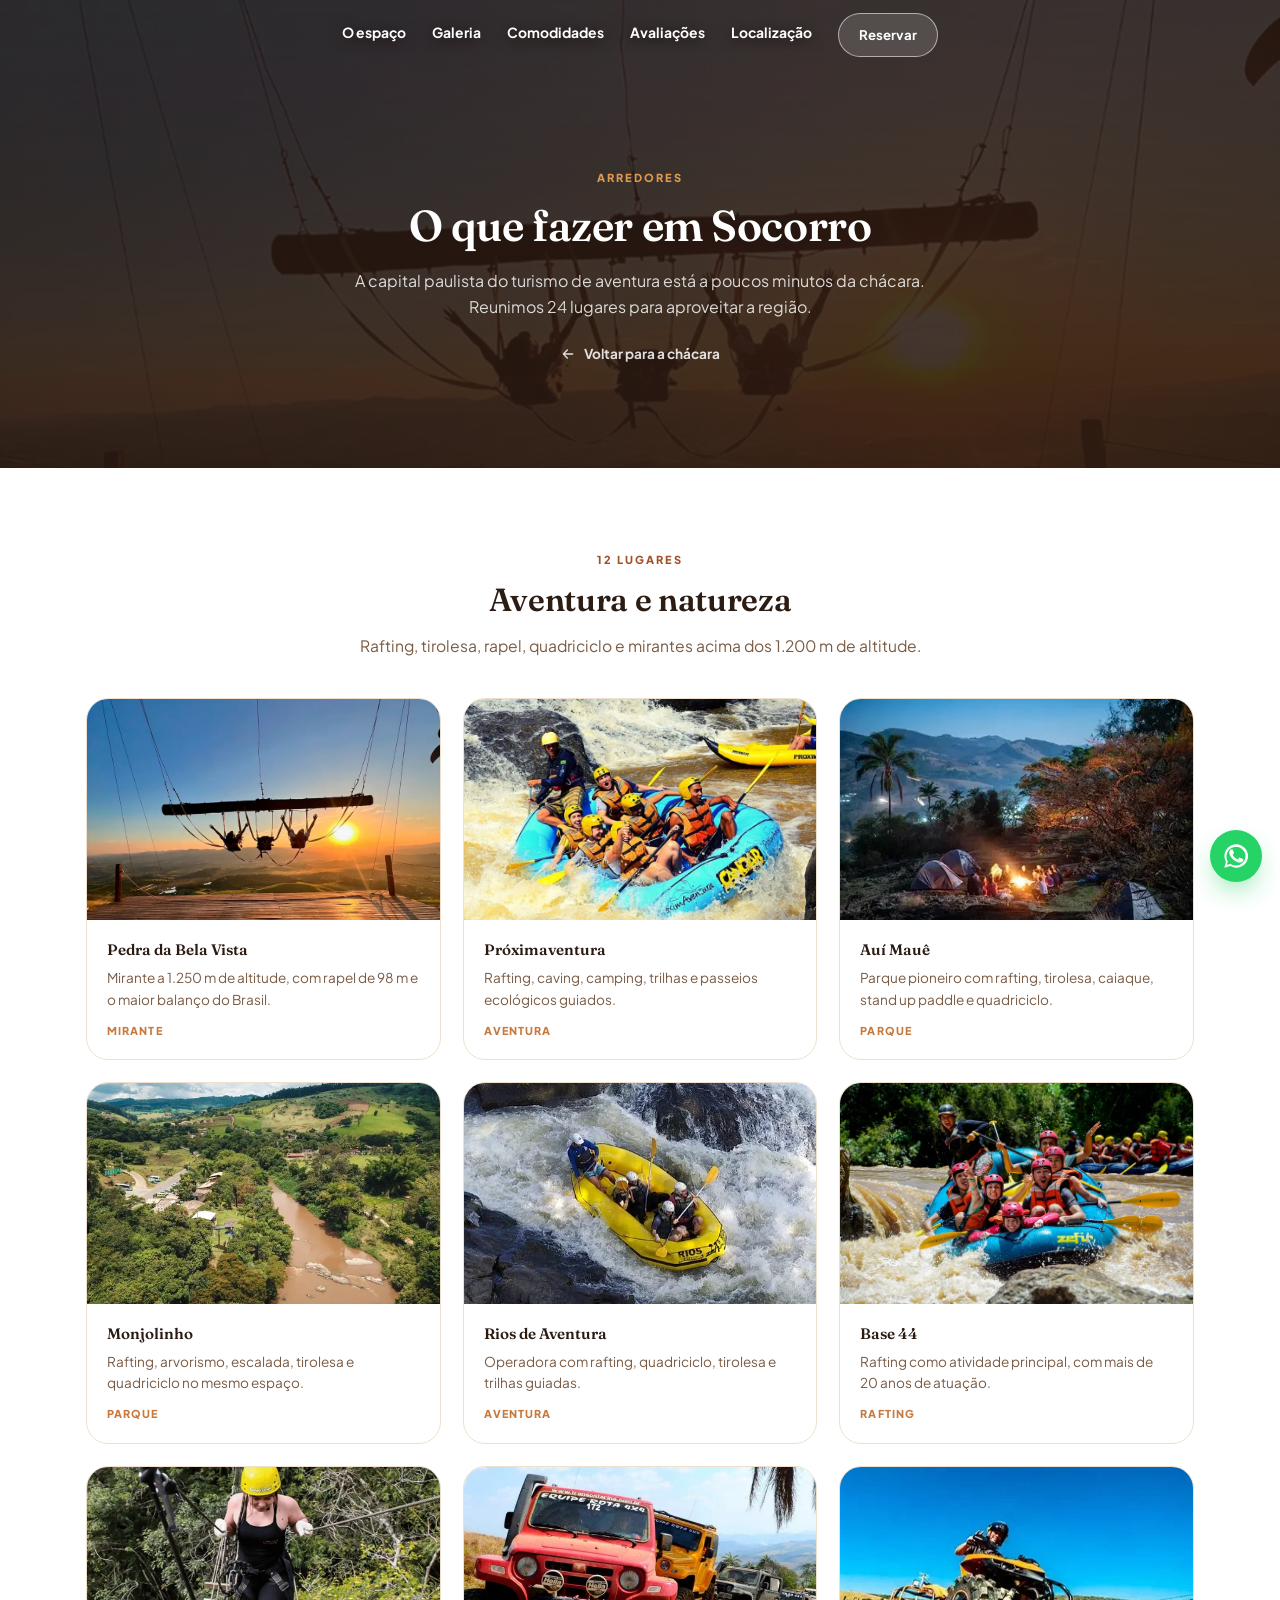
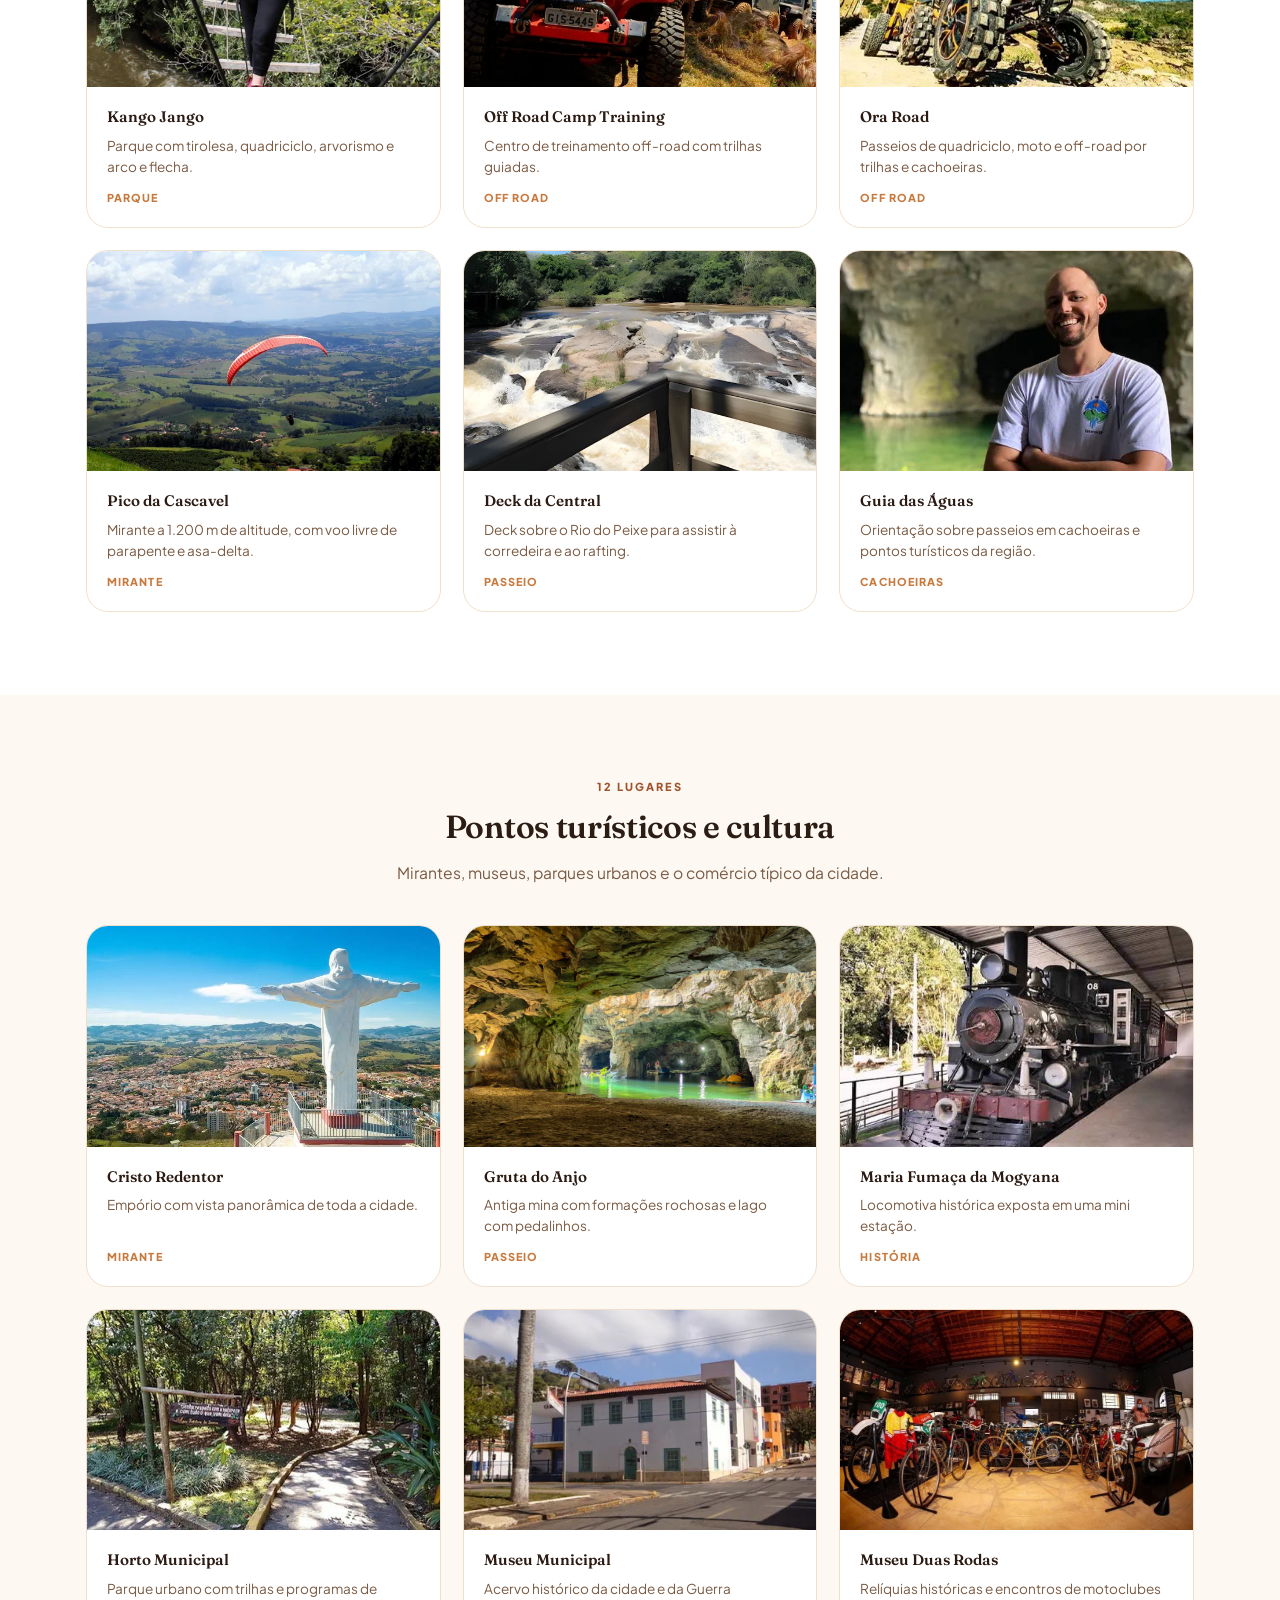
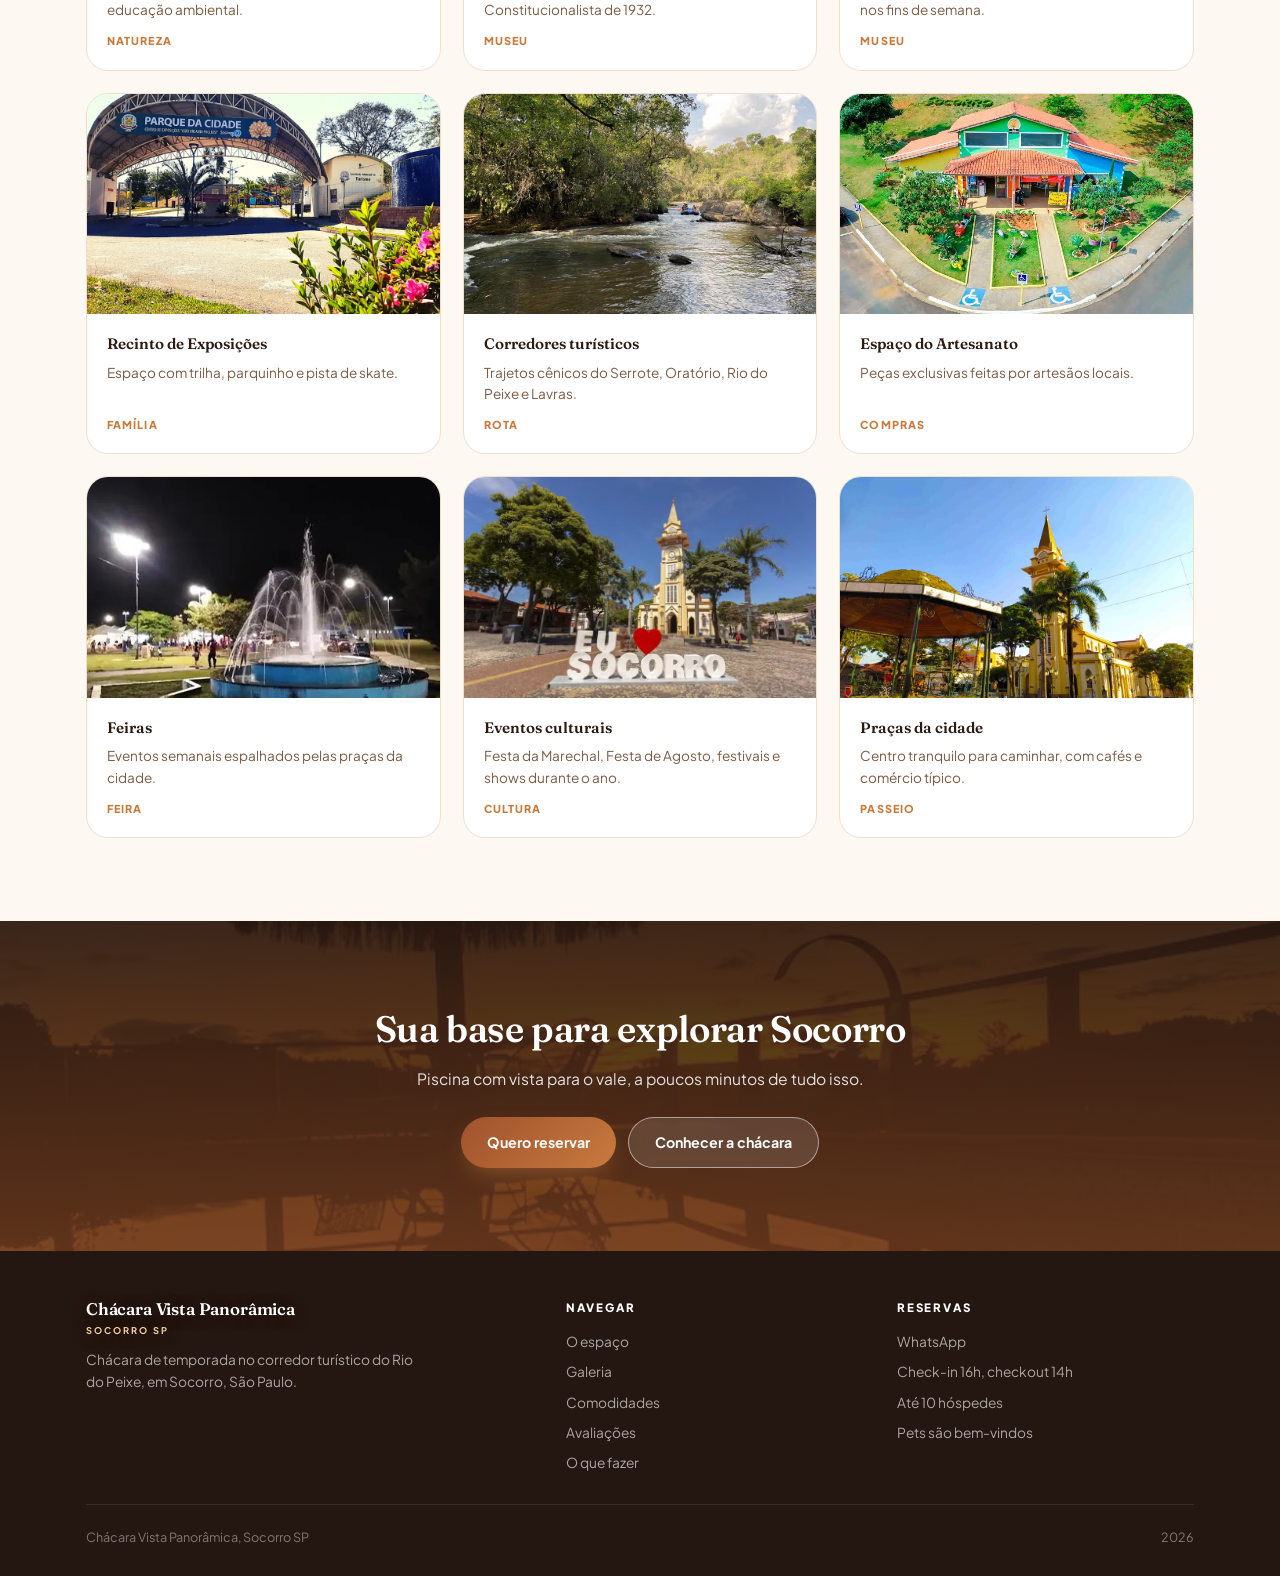
==== commit 705b58a3: "Copy mais profissional nas duas paginas e correcao do corte de texto Co-Authored-By: Claude Opus 5 <" ====
--- a/o-que-fazer.html
+++ b/o-que-fazer.html
@@ -39,8 +39,8 @@
     <span class="eyebrow">Arredores</span>
     <h1>O que fazer em Socorro</h1>
     <p>
-      A capital paulista do turismo de aventura fica a poucos minutos da chácara.
-      Reunimos 24 lugares para você aproveitar a região.
+      A capital paulista do turismo de aventura está a poucos minutos da chácara.
+      Reunimos 24 lugares para aproveitar a região.
     </p>
     <a class="voltar" href="index.html">
       <svg viewBox="0 0 24 24"><path d="M19 12H5M11 18l-6-6 6-6"/></svg>
@@ -55,13 +55,13 @@
     <div class="sec-head center rv">
       <span class="eyebrow">12 lugares</span>
       <h2>Aventura e natureza</h2>
-      <p class="lead">Rafting, tirolesa, rapel, quadriciclo e mirantes de tirar o fôlego.</p>
+      <p class="lead">Rafting, tirolesa, rapel, quadriciclo e mirantes acima dos 1.200 m de altitude.</p>
     </div>
 
     <div class="grid-3">
       <article class="at-card rv">
         <div class="ph"><img src="assets/socorro/pedra-bela-vista.webp" alt="Pedra da Bela Vista" loading="lazy"></div>
-        <div class="at-body"><b>Pedra da Bela Vista</b><p>Pôr do sol a 1.250 m de altitude, rapel de 98 m e o maior balanço do Brasil.</p><span class="at-tag">Mirante</span></div>
+        <div class="at-body"><b>Pedra da Bela Vista</b><p>Mirante a 1.250 m de altitude, com rapel de 98 m e o maior balanço do Brasil.</p><span class="at-tag">Mirante</span></div>
       </article>
       <article class="at-card rv" data-d="1">
         <div class="ph"><img src="assets/socorro/proximaventura.webp" alt="Próximaventura" loading="lazy"></div>
@@ -82,7 +82,7 @@
       </article>
       <article class="at-card rv" data-d="2">
         <div class="ph"><img src="assets/socorro/base-44.webp" alt="Base 44" loading="lazy"></div>
-        <div class="at-body"><b>Base 44</b><p>Rafting como atividade principal, com mais de 20 anos de estrada.</p><span class="at-tag">Rafting</span></div>
+        <div class="at-body"><b>Base 44</b><p>Rafting como atividade principal, com mais de 20 anos de atuação.</p><span class="at-tag">Rafting</span></div>
       </article>
 
       <article class="at-card rv">
@@ -108,7 +108,7 @@
       </article>
       <article class="at-card rv" data-d="2">
         <div class="ph"><img src="assets/socorro/guia-aguas.webp" alt="Guia das Águas" loading="lazy"></div>
-        <div class="at-body"><b>Guia das Águas</b><p>Informações sobre passeios em cachoeiras e pontos turísticos da região.</p><span class="at-tag">Cachoeiras</span></div>
+        <div class="at-body"><b>Guia das Águas</b><p>Orientação sobre passeios em cachoeiras e pontos turísticos da região.</p><span class="at-tag">Cachoeiras</span></div>
       </article>
     </div>
   </div>
@@ -126,11 +126,11 @@
     <div class="grid-3">
       <article class="at-card rv">
         <div class="ph"><img src="assets/socorro/cristo-redentor.webp" alt="Cristo Redentor de Socorro" loading="lazy"></div>
-        <div class="at-body"><b>Cristo Redentor</b><p>Empório com vista panorâmica da cidade inteira.</p><span class="at-tag">Mirante</span></div>
+        <div class="at-body"><b>Cristo Redentor</b><p>Empório com vista panorâmica de toda a cidade.</p><span class="at-tag">Mirante</span></div>
       </article>
       <article class="at-card rv" data-d="1">
         <div class="ph"><img src="assets/socorro/gruta-do-anjo.webp" alt="Gruta do Anjo" loading="lazy"></div>
-        <div class="at-body"><b>Gruta do Anjo</b><p>Antiga mina com formação rochosa e pedalinhos no lago.</p><span class="at-tag">Passeio</span></div>
+        <div class="at-body"><b>Gruta do Anjo</b><p>Antiga mina com formações rochosas e lago com pedalinhos.</p><span class="at-tag">Passeio</span></div>
       </article>
       <article class="at-card rv" data-d="2">
         <div class="ph"><img src="assets/socorro/maria-fumaca.webp" alt="Maria Fumaça da Mogyana" loading="lazy"></div>
--- a/assets/css/style.css
+++ b/assets/css/style.css
@@ -48,9 +48,11 @@
 
 .wrap{width:100%;max-width:var(--max);margin-inline:auto;padding-inline:26px}
 
-h1,h2,h3{font-family:'Fraunces',Georgia,serif;font-weight:600;line-height:1.2;letter-spacing:-.01em}
+/* line-height folgado de proposito: a Fraunces tem descidas longas no g, no p,
+   no y e no cedilha, e com 1.2 elas encostavam no bloco de baixo */
+h1,h2,h3{font-family:'Fraunces',Georgia,serif;font-weight:600;line-height:1.28;letter-spacing:-.01em}
 h2{font-size:clamp(1.5rem,2.7vw,2rem)}
-h3{font-size:1.05rem;line-height:1.35}
+h3{font-size:1.05rem;line-height:1.42}
 
 .eyebrow{
   display:block;font-size:.69rem;font-weight:800;letter-spacing:.18em;text-transform:uppercase;
@@ -100,7 +102,7 @@
 .nav{background:transparent;box-shadow:none}
 .logo{
   display:flex;align-items:center;font-family:'Fraunces',serif;font-weight:600;font-size:1.05rem;
-  color:#fff;transition:color .35s;line-height:1.15;letter-spacing:-.01em;
+  color:#fff;transition:color .35s;line-height:1.3;letter-spacing:-.01em;
   text-shadow:0 2px 14px rgba(42,26,18,.85);
 }
 .logo small{display:block;font-family:'Plus Jakarta Sans',sans-serif;font-size:.58rem;font-weight:700;letter-spacing:.22em;text-transform:uppercase;color:var(--sol-200);margin-top:3px}
@@ -210,7 +212,7 @@
 .sobre-chips div{background:var(--sol-50);border:1px solid var(--borda);border-radius:14px;padding:14px 10px;text-align:center}
 .sobre-chips b{display:block;font-family:'Fraunces',serif;font-size:1.2rem;color:var(--sol-700);line-height:1}
 .sobre-chips small{display:block;margin-top:5px;font-size:.66rem;color:var(--texto-suave);font-weight:700;letter-spacing:.06em;text-transform:uppercase}
-.sobre-art{position:relative;border-radius:var(--raio-lg);overflow:hidden;box-shadow:var(--sombra);min-height:400px}
+.sobre-art{position:relative;border-radius:var(--raio-lg);overflow:hidden;box-shadow:var(--sombra)}
 .sobre-art img{position:absolute;inset:0;width:100%;height:100%;object-fit:cover}
 
 /* ---------- Cards genericos ---------- */
@@ -233,35 +235,36 @@
 /* Blocos de categoria: as duas colunas comecam e terminam na mesma linha */
 .gal-bloco{
   display:grid;grid-template-columns:1fr 1fr;gap:clamp(30px,4.5vw,56px);
-  align-items:stretch;min-height:min(560px,68vh);
+  align-items:stretch;
 }
 .gal-bloco + .gal-bloco{margin-top:clamp(46px,6vw,76px)}
 .gal-bloco.invertido .gal-txt{order:2}
 .gal-txt{display:flex;flex-direction:column}
-.gal-num{
-  display:inline-flex;align-items:center;justify-content:center;
-  width:42px;height:42px;border-radius:12px;margin-bottom:16px;flex-shrink:0;align-self:flex-start;
-  background:rgba(245,180,95,.16);border:1px solid rgba(245,180,95,.4);
-  font-family:'Fraunces',serif;font-size:1.05rem;color:var(--sol-200);
-}
 .gal-txt h3{font-size:clamp(1.3rem,2.3vw,1.7rem);color:#fff;margin-bottom:14px}
 .gal-txt p{color:rgba(255,255,255,.76);font-size:.96rem;max-width:46ch}
 .gal-txt p + p{margin-top:12px}
-.gal-itens{display:flex;flex-wrap:wrap;gap:8px;margin-top:22px}
-.gal-itens span{padding:7px 14px;border-radius:100px;font-size:.78rem;font-weight:600;color:#fff;background:rgba(255,255,255,.1);border:1px solid rgba(255,255,255,.22)}
-
-/* A imagem ocupa exatamente a altura da coluna de texto */
-.car-viewport{
-  position:relative;overflow:hidden;border-radius:var(--raio-lg);
-  box-shadow:0 24px 60px -24px rgba(0,0,0,.6);background:var(--sol-800);
-  height:100%;
-}
-.car-trilho{display:flex;height:100%;transition:transform .6s cubic-bezier(.22,1,.36,1)}
-.car-slide{position:relative;min-width:100%;height:100%;cursor:zoom-in}
+
+/* Duas fotos lado a lado: mantem o formato retrato, preenche a coluna
+   inteira e a altura vem so do bloco de texto ao lado */
+.car-viewport{position:relative;overflow:hidden;height:100%;width:100%}
+/* trilho fora do fluxo: as fotos nao empurram a altura da linha */
+.car-trilho{position:absolute;inset:0;display:flex;gap:12px;transition:transform .6s cubic-bezier(.22,1,.36,1)}
+.car-slide{
+  flex:0 0 calc(50% - 6px);height:100%;position:relative;cursor:zoom-in;
+  border-radius:var(--raio-lg);overflow:hidden;background:var(--sol-800);
+  box-shadow:0 20px 50px -24px rgba(42,26,18,.65);
+}
 .car-slide img{width:100%;height:100%;object-fit:cover;display:block}
-
-/* Controles fora da imagem, no rodape da coluna de texto */
-.car-pe{display:flex;align-items:center;gap:16px;margin-top:auto;padding-top:26px}
+/* Acomodacao: uma foto por vez, preenchendo a coluna inteira */
+.quartos .car-trilho{gap:0}
+.quartos .car-slide{flex:0 0 100%;background:var(--sol-100);border-radius:0;box-shadow:none}
+
+/* Coluna da imagem: fotos em cima, controles logo abaixo */
+.car-col{display:flex;flex-direction:column;min-width:0}
+.car-col .car-viewport{flex:1;height:0;min-height:0}
+.car-pe{display:flex;align-items:center;gap:16px;height:44px;flex-shrink:0;padding-top:14px}
+/* a coluna de texto reserva a mesma altura, para a foto terminar na linha do texto */
+.gal-txt,.quartos-lista{padding-bottom:44px}
 .car-nav{display:flex;align-items:center;gap:6px}
 .car-btn{
   width:24px;height:24px;display:grid;place-items:center;
@@ -274,6 +277,7 @@
 .car-btn[disabled]{opacity:.25;cursor:default;transform:none}
 
 .car-pontos{display:flex;gap:6px}
+.car-pontos{display:flex;gap:6px;flex-wrap:wrap;max-width:180px}
 .car-pontos button{width:7px;height:7px;border-radius:50%;transition:background .3s,width .3s}
 .car-contador{font-size:.79rem;font-weight:600;margin-left:auto}
 
@@ -338,9 +342,9 @@
 .quartos{background:var(--papel)}
 .quartos-grid{
   display:grid;grid-template-columns:1.05fr .95fr;gap:clamp(30px,4.5vw,54px);
-  align-items:stretch;min-height:min(540px,66vh);
-}
-.quartos .car-viewport{box-shadow:var(--sombra)}
+  align-items:stretch;
+}
+.quartos .car-viewport{border-radius:var(--raio-lg);box-shadow:var(--sombra);background:var(--sol-100)}
 .quartos-lista{display:flex;flex-direction:column;gap:11px}
 .quartos-lista .dica{
   display:flex;align-items:center;gap:8px;margin-bottom:4px;
@@ -416,8 +420,10 @@
 .r-topo .stars{margin:0;gap:1.5px}
 .r-topo .stars svg{width:11px;height:11px}
 .r-topo small{color:var(--texto-suave);font-size:.7rem;margin-left:auto;white-space:nowrap}
+/* O line-clamp corta na altura exata das linhas e come a descida da ultima.
+   O padding-bottom devolve esse espaco, porque o overflow corta na caixa de padding. */
 .r-card p{
-  font-size:.83rem;color:var(--texto-suave);line-height:1.5;
+  font-size:.83rem;color:var(--texto-suave);line-height:1.55;padding-bottom:3px;
   display:-webkit-box;-webkit-line-clamp:2;-webkit-box-orient:vertical;overflow:hidden;
 }
 
@@ -485,14 +491,12 @@
 .faq{background:#fff}
 .faq-atalhos{display:grid;grid-template-columns:repeat(3,1fr);gap:13px;max-width:880px;margin-inline:auto;grid-auto-rows:1fr}
 .atalho{
-  display:flex;align-items:center;justify-content:space-between;gap:12px;text-align:left;
+  display:flex;align-items:center;justify-content:center;gap:12px;text-align:center;
   background:var(--sol-50);border:1px solid var(--borda);border-radius:var(--raio);padding:17px 19px;
   font-size:.88rem;font-weight:600;color:var(--sol-900);
   transition:transform .3s,box-shadow .3s,border-color .3s,background .3s;
 }
-.atalho::after{content:"";width:8px;height:8px;border-right:2px solid var(--sol-600);border-bottom:2px solid var(--sol-600);transform:rotate(-45deg);flex-shrink:0;transition:transform .3s}
 .atalho:hover{transform:translateY(-4px);box-shadow:var(--sombra);border-color:var(--sol-400);background:#fff}
-.atalho:hover::after{transform:rotate(-45deg) translate(3px,3px)}
 .faq-cta{text-align:center;margin-top:24px}
 
 .faq-item{background:#fff;border:1px solid var(--borda);border-radius:var(--raio);overflow:hidden;transition:border-color .3s,box-shadow .3s}
@@ -533,10 +537,10 @@
 .float-wa:hover{transform:scale(1.1)}
 .float-wa svg{width:28px;height:28px;fill:#fff}
 
-/* ---------- Modais (glassmorphism) ---------- */
+/* ---------- Modais (vidro laranja) ---------- */
 .modal{
   position:fixed;inset:0;z-index:300;display:none;align-items:center;justify-content:center;padding:20px;
-  background:radial-gradient(120% 90% at 50% 0%,rgba(200,122,62,.42),rgba(26,15,10,.66));
+  background:radial-gradient(120% 90% at 50% 0%,rgba(200,122,62,.5),rgba(26,15,10,.72));
   backdrop-filter:blur(14px) saturate(140%);
   -webkit-backdrop-filter:blur(14px) saturate(140%);
 }
@@ -545,84 +549,87 @@
 .modal-box{
   position:relative;width:100%;max-width:540px;max-height:92vh;overflow-y:auto;
   border-radius:26px;padding:30px clamp(22px,4vw,34px);
-  background:linear-gradient(155deg,rgba(255,255,255,.42),rgba(253,240,225,.26));
-  backdrop-filter:blur(34px) saturate(190%);
-  -webkit-backdrop-filter:blur(34px) saturate(190%);
-  border:1px solid rgba(255,255,255,.5);
+  background:linear-gradient(158deg,rgba(240,171,92,.94),rgba(196,113,54,.93));
+  backdrop-filter:blur(26px) saturate(150%);
+  -webkit-backdrop-filter:blur(26px) saturate(150%);
+  border:1px solid rgba(255,226,190,.6);
   box-shadow:
-    0 40px 90px -26px rgba(26,15,10,.6),
-    0 2px 0 rgba(255,255,255,.28) inset,
-    0 -1px 0 rgba(255,255,255,.12) inset;
+    0 40px 90px -26px rgba(42,26,18,.7),
+    0 2px 0 rgba(255,240,220,.4) inset,
+    0 -1px 0 rgba(120,60,20,.18) inset;
   animation:sobe .42s cubic-bezier(.22,1,.36,1);
   color:var(--sol-900);
-  scrollbar-width:thin;scrollbar-color:rgba(255,255,255,.5) transparent;
-}
-/* brilho suave no topo do vidro */
+  scrollbar-width:thin;scrollbar-color:rgba(255,240,220,.55) transparent;
+}
 .modal-box::before{
-  content:"";position:absolute;left:0;right:0;top:0;height:130px;pointer-events:none;border-radius:26px 26px 0 0;
-  background:linear-gradient(180deg,rgba(255,255,255,.42),transparent);
+  content:"";position:absolute;left:0;right:0;top:0;height:140px;pointer-events:none;border-radius:26px 26px 0 0;
+  background:linear-gradient(180deg,rgba(255,236,205,.4),transparent);
 }
 .modal-box::-webkit-scrollbar{width:7px}
-.modal-box::-webkit-scrollbar-thumb{background:rgba(255,255,255,.55);border-radius:100px}
+.modal-box::-webkit-scrollbar-thumb{background:rgba(255,240,220,.55);border-radius:100px}
 .modal-box>*{position:relative;z-index:1}
 .modal-box.larga{max-width:680px}
 @keyframes sobe{from{opacity:0;transform:translateY(26px) scale(.965)}to{opacity:1;transform:none}}
 
 .modal-head{display:flex;align-items:flex-start;justify-content:space-between;gap:16px;margin-bottom:20px}
-.modal-head h3{font-size:1.35rem;color:#3A2418;margin-bottom:4px;text-shadow:0 1px 0 rgba(255,255,255,.5)}
-.modal-head p{font-size:.86rem;color:#7A5B44}
-.modal-x{width:34px;height:34px;border-radius:50%;flex-shrink:0;display:grid;place-items:center;background:rgba(255,255,255,.38);border:1px solid rgba(255,255,255,.6);backdrop-filter:blur(6px);transition:background .25s,transform .25s}
-.modal-x:hover{background:rgba(255,255,255,.85);transform:rotate(90deg)}
-.modal-x svg{width:14px;height:14px;stroke:#3A2418;fill:none;stroke-width:2.2;stroke-linecap:round}
+.modal-head h3{font-size:1.35rem;color:#2A1509;margin-bottom:4px;text-shadow:0 1px 0 rgba(255,236,205,.45)}
+.modal-head p{font-size:.86rem;color:#5A3116}
+.modal-x{width:34px;height:34px;border-radius:50%;flex-shrink:0;display:grid;place-items:center;background:rgba(255,240,220,.4);border:1px solid rgba(255,240,220,.65);backdrop-filter:blur(6px);transition:background .25s,transform .25s}
+.modal-x:hover{background:rgba(255,246,235,.95);transform:rotate(90deg)}
+.modal-x svg{width:14px;height:14px;stroke:#2A1509;fill:none;stroke-width:2.2;stroke-linecap:round}
 
 .campo{margin-bottom:15px}
-.campo>label{display:block;font-size:.73rem;font-weight:800;letter-spacing:.08em;text-transform:uppercase;color:#6B3A1E;margin-bottom:7px}
+.campo>label{display:block;font-size:.73rem;font-weight:800;letter-spacing:.08em;text-transform:uppercase;color:#4A2710;margin-bottom:7px}
 .campo input,.campo textarea{
   width:100%;padding:12px 15px;border-radius:14px;font:inherit;font-size:.9rem;color:var(--texto);
-  background:rgba(255,255,255,.5);border:1px solid rgba(255,255,255,.65);
+  background:rgba(255,247,238,.72);border:1px solid rgba(255,240,220,.75);
   backdrop-filter:blur(6px);
   box-shadow:0 1px 0 rgba(255,255,255,.4) inset;
   transition:border-color .25s,box-shadow .25s,background .25s;
 }
 .campo textarea{resize:vertical;min-height:70px}
-.campo input:focus,.campo textarea:focus{outline:none;border-color:rgba(255,255,255,.95);background:rgba(255,255,255,.82);box-shadow:0 0 0 4px rgba(224,154,79,.28)}
-.campo input::placeholder,.campo textarea::placeholder{color:#B39377}
+.campo input:focus,.campo textarea:focus{outline:none;border-color:#fff;background:rgba(255,252,248,.96);box-shadow:0 0 0 4px rgba(255,232,200,.55)}
+.campo input::placeholder,.campo textarea::placeholder{color:#A07A5C}
 .campo input[type="date"]{color-scheme:light}
 .duo{display:grid;grid-template-columns:1fr 1fr;gap:13px}
 
 .opcoes{display:flex;flex-wrap:wrap;gap:7px}
 .opcoes input{position:absolute;opacity:0;width:0;height:0}
 .opcoes label{
-  padding:9px 16px;border-radius:100px;cursor:pointer;font-size:.84rem;font-weight:600;color:#412414;
-  background:rgba(255,255,255,.42);border:1px solid rgba(255,255,255,.6);backdrop-filter:blur(6px);
+  padding:9px 16px;border-radius:100px;cursor:pointer;font-size:.84rem;font-weight:600;color:#3E2110;
+  background:rgba(255,244,232,.55);border:1px solid rgba(255,240,220,.7);backdrop-filter:blur(6px);
   transition:background .22s,color .22s,border-color .22s,transform .22s,box-shadow .22s;
 }
-.opcoes label:hover{transform:translateY(-2px);background:rgba(255,255,255,.7)}
-.opcoes input:checked + label{background:linear-gradient(135deg,var(--sol-600),var(--sol-500));color:#fff;border-color:rgba(255,255,255,.35);box-shadow:0 10px 22px -10px rgba(107,58,30,.9)}
-.opcoes input:focus-visible + label{box-shadow:0 0 0 4px rgba(224,154,79,.35)}
+.opcoes label:hover{transform:translateY(-2px);background:rgba(255,250,244,.85)}
+.opcoes input:checked + label{background:linear-gradient(135deg,var(--sol-900),var(--sol-700));color:#FFE9CF;border-color:rgba(42,26,18,.35);box-shadow:0 10px 22px -10px rgba(42,26,18,.9)}
+.opcoes input:focus-visible + label{box-shadow:0 0 0 4px rgba(255,232,200,.6)}
 
 .previa{
   margin:18px 0 20px;border-radius:18px;padding:16px 18px;
-  background:linear-gradient(150deg,rgba(107,58,30,.16),rgba(224,154,79,.08));
-  border:1px solid rgba(255,255,255,.55);backdrop-filter:blur(6px);
-}
-.previa h4{font-size:.68rem;font-weight:800;letter-spacing:.14em;text-transform:uppercase;color:#6B3A1E;margin-bottom:8px}
-.previa pre{font:inherit;font-size:.85rem;color:#2C1D14;white-space:pre-wrap;word-break:break-word;line-height:1.6}
+  background:rgba(255,246,236,.5);
+  border:1px solid rgba(255,240,220,.7);backdrop-filter:blur(6px);
+}
+.previa h4{font-size:.68rem;font-weight:800;letter-spacing:.14em;text-transform:uppercase;color:#4A2710;margin-bottom:8px}
+.previa pre{font:inherit;font-size:.85rem;color:#33200F;white-space:pre-wrap;word-break:break-word;line-height:1.6}
 
 .modal-acoes{display:flex;gap:10px;align-items:center}
 .modal-acoes .btn{flex:1}
 .btn-wa{background:linear-gradient(135deg,#25D366,#12B85B);color:#fff;box-shadow:0 14px 30px -12px rgba(18,184,91,.95)}
 .btn-wa:hover{transform:translateY(-3px);box-shadow:0 20px 38px -14px rgba(18,184,91,1)}
-.btn-voltar{background:rgba(255,255,255,.3);border:1px solid rgba(255,255,255,.5);color:#7A5B44;padding:13px 20px;font-weight:700;font-size:.88rem;border-radius:100px;transition:background .25s,color .25s}
-.btn-voltar:hover{background:rgba(255,255,255,.7);color:var(--sol-700)}
-.modal-pe{margin-top:14px;text-align:center;font-size:.76rem;color:#7A5B44}
+.modal-acoes .btn-primary{background:linear-gradient(135deg,var(--sol-900),var(--sol-700));color:#FFE9CF;box-shadow:0 12px 26px -12px rgba(42,26,18,.9)}
+.btn-voltar{background:rgba(255,244,232,.4);border:1px solid rgba(255,240,220,.6);color:#4A2710;padding:13px 20px;font-weight:700;font-size:.88rem;border-radius:100px;transition:background .25s,color .25s}
+.btn-voltar:hover{background:rgba(255,250,244,.85);color:#2A1509}
+.modal-pe{margin-top:14px;text-align:center;font-size:.76rem;color:#5A3116}
 
 .faq-modal-list{display:grid;gap:9px}
-.faq-modal-list .faq-item{background:rgba(255,255,255,.4);border-color:rgba(255,255,255,.6);backdrop-filter:blur(6px)}
-.faq-modal-list .faq-item.open{background:rgba(255,255,255,.62);border-color:rgba(255,255,255,.9)}
-.faq-modal-list .faq-q{color:#3A2418}
-.faq-modal-list .faq-q i{background:rgba(255,255,255,.6)}
-.faq-modal-list .faq-a p{color:#7A5B44}
+.faq-modal-list .faq-item{background:rgba(255,246,236,.45);border-color:rgba(255,240,220,.7);backdrop-filter:blur(6px)}
+.faq-modal-list .faq-item.open{background:rgba(255,250,244,.72);border-color:#fff;box-shadow:none}
+.faq-modal-list .faq-q{color:#2A1509}
+.faq-modal-list .faq-q i{background:rgba(255,240,220,.7)}
+.faq-modal-list .faq-q i::before,.faq-modal-list .faq-q i::after{background:#5A3116}
+.faq-modal-list .faq-item.open .faq-q i{background:var(--sol-900)}
+.faq-modal-list .faq-item.open .faq-q i::before,.faq-modal-list .faq-item.open .faq-q i::after{background:#FFE9CF}
+.faq-modal-list .faq-a p{color:#4A2710}
 
 /* ---------- Reveal ---------- */
 .rv{opacity:0;transform:translateY(22px);transition:opacity .7s cubic-bezier(.22,1,.36,1),transform .7s cubic-bezier(.22,1,.36,1)}
@@ -634,14 +641,27 @@
 
 /* ===================== RESPONSIVO ===================== */
 
-@media (max-width:1060px){
-}
-
 @media (max-width:900px){
+  /* Empilhado: tudo centralizado */
+  .gal-txt,.sobre-txt,.local-txt{text-align:center;align-items:center}
+  .gal-txt p,.sobre-txt p,.local-txt .lead{max-width:52ch;margin-inline:auto}
+  .quartos-mais{justify-content:center}
+  .car-pe{justify-content:center}
+  .car-contador{margin-left:0}
+  .quartos-lista .dica{justify-content:center}
+  .quarto-item{text-align:center;border-left-width:1px}
+  .quarto-item:hover{transform:translateY(-3px)}
+  .spot{text-align:left}
   .gal-bloco,.quartos-grid{grid-template-columns:1fr;max-width:620px;margin-inline:auto;min-height:0;display:grid}
-  .gal-bloco.invertido .gal-txt{order:2}
-  .gal-bloco .car-viewport,.quartos-grid .car-viewport{order:-1;height:auto;aspect-ratio:4/5}
-  .car-pe{padding-top:22px}
+  /* Empilhado: sempre texto em cima e imagem embaixo */
+  .gal-bloco .gal-txt,.gal-bloco.invertido .gal-txt{order:1}
+  .gal-bloco .car-col,.gal-bloco.invertido .car-col{order:2}
+  .quartos-grid .car-col{order:-1}
+  .gal-bloco .car-viewport,.quartos-grid .car-viewport{height:auto;aspect-ratio:3/4;flex:none;width:100%}
+  .car-slide{flex:0 0 100%}
+  .car-trilho{gap:0}
+  .gal-txt,.quartos-lista{padding-bottom:0}
+  .car-pe{justify-content:center;padding-top:16px;height:auto}
   :root{--gap:18px}
   .grid-3,.faq-atalhos{grid-template-columns:repeat(2,1fr)}
   .sobre-grid,.local-grid{grid-template-columns:1fr}
@@ -656,6 +676,21 @@
 }
 
 @media (max-width:760px){
+  /* Cards centralizados no mobile */
+  .perk,.at-body,.q-body,.reg-card,.f-item,.atalho{text-align:center}
+  .perk-ico{margin-inline:auto}
+  .perk,.q-body{align-items:center}
+  .q-tag,.at-tag{align-self:center}
+  .reg-card h3{justify-content:center}
+  .reg-card li{padding-left:0}
+  .reg-card li::before{display:none}
+  .atalho{justify-content:center;gap:9px}
+  .sec-head{text-align:center}
+  .sec-head .lead{margin-inline:auto}
+  .host-grid{text-align:center}
+  .host p{margin-inline:auto}
+  .spot{flex-direction:column;text-align:center;gap:9px}
+  .spot .ico{margin-inline:auto}
   .nav-inner{justify-content:flex-end}
   :root{--nav-h:64px}
   .nav-links{
@@ -665,14 +700,17 @@
     align-items:stretch;border-bottom:1px solid var(--borda);max-height:calc(100vh - var(--nav-h));overflow-y:auto;
   }
   .nav.open .nav-links{transform:translateY(0)}
-  .nav-links a:not(.btn){color:var(--sol-800)!important;text-shadow:none!important;padding:13px 0;border-bottom:1px solid var(--borda);font-size:.95rem}
+  .nav-links a:not(.btn){color:var(--sol-800)!important;text-shadow:none!important;padding:13px 0;border-bottom:1px solid var(--borda);font-size:.95rem;text-align:center}
+  .nav-links a:not(.btn)::after{display:none}
   .nav-links .btn{margin-top:14px;background:linear-gradient(135deg,var(--sol-600),var(--sol-500))!important;color:#fff!important;border-color:transparent!important;justify-content:center}
   .nav.open{background:rgba(255,255,255,.97);backdrop-filter:blur(16px)}
   .nav.open .logo{color:var(--sol-900);text-shadow:none}
   .nav.open .logo small{color:var(--sol-600);opacity:1}
   .nav.open .burger span::before,.nav.open .burger span::after{box-shadow:none}
   .burger{display:grid}
-  /* Hero centralizado, com degrade vertical azul para leitura */
+  /* Hero centralizado, com degrade vertical para leitura */
+  /* enquadramento um pouco mais a direita, pegando o sol */
+  .hero-bg img{object-position:65% 45%}
   .hero{min-height:88svh;padding:calc(var(--nav-h) + 70px) 0 70px;justify-content:center}
   .hero-bg::after{
     background:linear-gradient(180deg,
@@ -692,6 +730,20 @@
   .lb-prev{left:8px}.lb-next{right:8px}
   .lb-btn{width:40px;height:40px}
   .lb-close{right:12px;top:12px}
+
+  /* ---- Mobile: tudo centralizado ---- */
+  body,section,footer,.wrap{text-align:center}
+  h1,h2,h3,h4,p,li,small,.lead,.eyebrow,.dica,.faq-q,.quarto-item,.r-card,.spot,
+  .campo>label,.previa h4,.modal-pe,.cta-mini,.f-bottom{text-align:center}
+  .hero-content,.gal-txt,.sobre-txt,.local-txt,.quartos-lista,.car-col,
+  .perk,.q-body,.at-body,.host-grid,.faq-item{align-items:center}
+  p,.lead,.host p,.gal-txt p,.sobre-txt p,.at-body p,.perk p,.r-card p{margin-inline:auto}
+  .eyebrow,.q-tag,.at-tag,.voltar,.host-photo{align-self:center;margin-inline:auto}
+  .car-pe,.car-nav,.hero-ctas,.cta-btns,.modal-acoes,.opcoes,.quartos-mais,
+  .frutas,.sobre-chips,.r-topo,.reg-card h3,.f-bottom,.faq-q{justify-content:center}
+  .reg-card ul,footer ul{justify-items:center}
+  /* textos longos de leitura seguem alinhados a esquerda */
+  .previa pre,.campo input,.campo textarea{text-align:left}
 }
 
 @media (max-width:560px){
